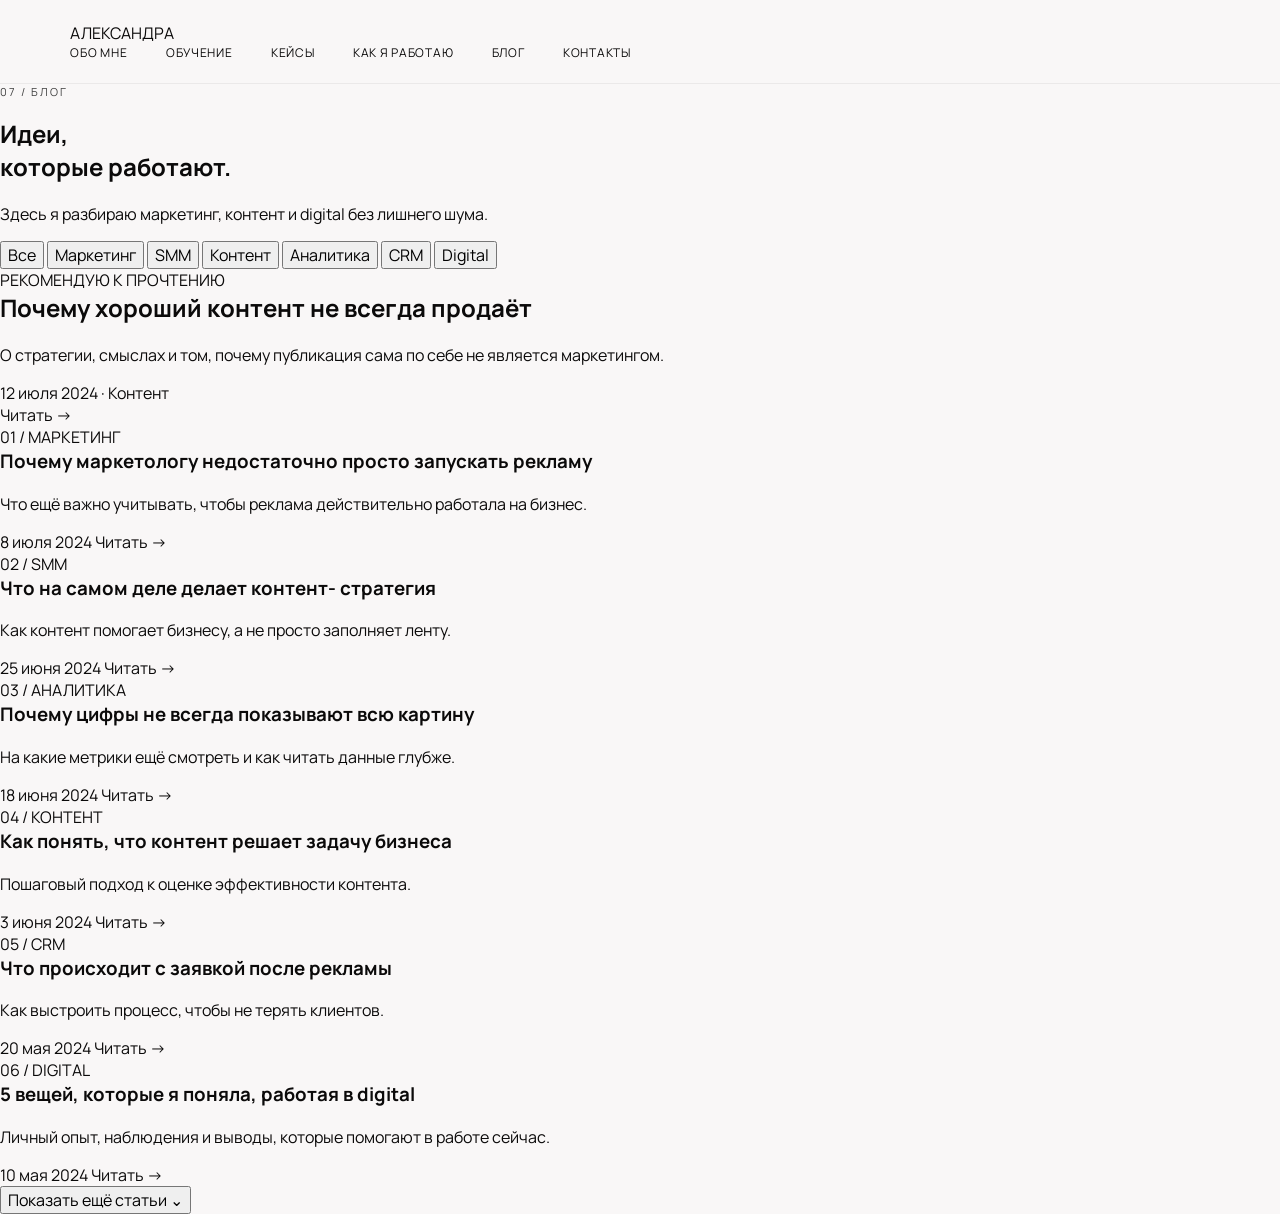
==== blog.html @ 9b6954ea "Add initial blog.html structure and content" ====
<!DOCTYPE html>
<html lang="ru">

<head>

  <meta charset="UTF-8">

  <meta
    name="viewport"
    content="width=device-width, initial-scale=1.0"
  >

  <title>Блог — Александра</title>

  <link
    rel="stylesheet"
    href="styles.css"
  >

</head>


<body>


  <!-- =====================================================
       HEADER
  ====================================================== -->

  <header class="site-header">

    <div class="site-header-inner">

      <a
        class="site-logo"
        href="index.html"
        aria-label="Александра — главная"
      >
        АЛЕКСАНДРА
      </a>


      <div class="site-header-line"></div>


      <nav class="main-nav">

        <a href="index.html#about">
          ОБО МНЕ
        </a>

        <a href="index.html#approach">
          ОБУЧЕНИЕ
        </a>

        <a href="index.html#cases">
          КЕЙСЫ
        </a>

        <a href="index.html#process">
          КАК Я РАБОТАЮ
        </a>

        <a
          href="blog.html"
          class="is-active"
        >
          БЛОГ
        </a>

        <a href="index.html#contacts">
          КОНТАКТЫ
        </a>

      </nav>


      <button
        class="menu-toggle"
        type="button"
        aria-expanded="false"
        aria-label="Открыть меню"
      >
        <span></span>
        <span></span>
      </button>

    </div>

  </header>



  <!-- =====================================================
       BLOG
  ====================================================== -->

  <main class="blog-page">


    <!-- HERO -->

    <section class="blog-hero">

      <div class="blog-hero-main">

        <p class="section-index">
          07 / БЛОГ
        </p>

        <h1>
          Идеи,<br>
          <span>которые работают.</span>
        </h1>

      </div>


      <div class="blog-hero-text">

        <p>
          Здесь я разбираю маркетинг,
          контент и digital без лишнего шума.
        </p>

      </div>


      <div
        class="blog-hero-shape"
        aria-hidden="true"
      >
        <span class="blog-shape-pink"></span>
        <span class="blog-shape-olive"></span>
      </div>

    </section>



    <!-- CATEGORIES -->

    <section class="blog-categories">

      <button
        class="blog-category is-active"
        type="button"
        data-category="all"
      >
        Все
      </button>

      <button
        class="blog-category"
        type="button"
        data-category="marketing"
      >
        Маркетинг
      </button>

      <button
        class="blog-category"
        type="button"
        data-category="smm"
      >
        SMM
      </button>

      <button
        class="blog-category"
        type="button"
        data-category="content"
      >
        Контент
      </button>

      <button
        class="blog-category"
        type="button"
        data-category="analytics"
      >
        Аналитика
      </button>

      <button
        class="blog-category"
        type="button"
        data-category="crm"
      >
        CRM
      </button>

      <button
        class="blog-category"
        type="button"
        data-category="digital"
      >
        Digital
      </button>

    </section>



    <!-- =====================================================
         FEATURED ARTICLE
    ====================================================== -->

    <section class="blog-featured">

      <div class="blog-featured-content">

        <span class="blog-card-label">
          РЕКОМЕНДУЮ К ПРОЧТЕНИЮ
        </span>

        <h2>
          Почему хороший контент
          не всегда продаёт
        </h2>

        <p>
          О стратегии, смыслах и том,
          почему публикация сама по себе
          не является маркетингом.
        </p>

        <div class="blog-card-meta">
          <span>12 июля 2024</span>
          <span>·</span>
          <span>Контент</span>
        </div>

        <a
          href="article.html"
          class="blog-read-button"
        >
          Читать
          <span>→</span>
        </a>

      </div>


      <div class="blog-featured-image">
        <div class="blog-image-placeholder">
          <span></span>
        </div>
      </div>

    </section>



    <!-- =====================================================
         ARTICLES
    ====================================================== -->

    <section class="blog-grid">


      <!-- 01 -->

      <article
        class="blog-card"
        data-category="marketing"
      >

        <div class="blog-card-info">

          <span class="blog-card-category">
            01 / МАРКЕТИНГ
          </span>

          <h3>
            Почему маркетологу
            недостаточно просто
            запускать рекламу
          </h3>

          <p>
            Что ещё важно учитывать,
            чтобы реклама действительно
            работала на бизнес.
          </p>

          <div class="blog-card-bottom">

            <span>
              8 июля 2024
            </span>

            <a href="article.html">
              Читать →
            </a>

          </div>

        </div>


        <div class="blog-card-image">
          <span></span>
        </div>

      </article>



      <!-- 02 -->

      <article
        class="blog-card"
        data-category="smm"
      >

        <div class="blog-card-info">

          <span class="blog-card-category">
            02 / SMM
          </span>

          <h3>
            Что на самом деле
            делает контент-
            стратегия
          </h3>

          <p>
            Как контент помогает бизнесу,
            а не просто заполняет ленту.
          </p>

          <div class="blog-card-bottom">

            <span>
              25 июня 2024
            </span>

            <a href="article.html">
              Читать →
            </a>

          </div>

        </div>


        <div class="blog-card-image">
          <span></span>
        </div>

      </article>



      <!-- 03 -->

      <article
        class="blog-card"
        data-category="analytics"
      >

        <div class="blog-card-info">

          <span class="blog-card-category">
            03 / АНАЛИТИКА
          </span>

          <h3>
            Почему цифры
            не всегда показывают
            всю картину
          </h3>

          <p>
            На какие метрики ещё смотреть
            и как читать данные глубже.
          </p>

          <div class="blog-card-bottom">

            <span>
              18 июня 2024
            </span>

            <a href="article.html">
              Читать →
            </a>

          </div>

        </div>


        <div class="blog-card-image">
          <span></span>
        </div>

      </article>



      <!-- 04 -->

      <article
        class="blog-card"
        data-category="content"
      >

        <div class="blog-card-info">

          <span class="blog-card-category">
            04 / КОНТЕНТ
          </span>

          <h3>
            Как понять,
            что контент решает
            задачу бизнеса
          </h3>

          <p>
            Пошаговый подход к оценке
            эффективности контента.
          </p>

          <div class="blog-card-bottom">

            <span>
              3 июня 2024
            </span>

            <a href="article.html">
              Читать →
            </a>

          </div>

        </div>


        <div class="blog-card-image">
          <span></span>
        </div>

      </article>



      <!-- 05 -->

      <article
        class="blog-card"
        data-category="crm"
      >

        <div class="blog-card-info">

          <span class="blog-card-category">
            05 / CRM
          </span>

          <h3>
            Что происходит
            с заявкой после
            рекламы
          </h3>

          <p>
            Как выстроить процесс,
            чтобы не терять клиентов.
          </p>

          <div class="blog-card-bottom">

            <span>
              20 мая 2024
            </span>

            <a href="article.html">
              Читать →
            </a>

          </div>

        </div>


        <div class="blog-card-image">
          <span></span>
        </div>

      </article>



      <!-- 06 -->

      <article
        class="blog-card"
        data-category="digital"
      >

        <div class="blog-card-info">

          <span class="blog-card-category">
            06 / DIGITAL
          </span>

          <h3>
            5 вещей,
            которые я поняла,
            работая в digital
          </h3>

          <p>
            Личный опыт, наблюдения
            и выводы, которые помогают
            в работе сейчас.
          </p>

          <div class="blog-card-bottom">

            <span>
              10 мая 2024
            </span>

            <a href="article.html">
              Читать →
            </a>

          </div>

        </div>


        <div class="blog-card-image">
          <span></span>
        </div>

      </article>


    </section>



    <!-- LOAD MORE -->

    <div class="blog-load-more">

      <button type="button">
        Показать ещё статьи
        <span>⌄</span>
      </button>

    </div>


  </main>



  <script src="script.js"></script>

</body>

</html>
---- styles.css ----
@import url('https://fonts.googleapis.com/css2?family=Manrope:wght@400;500;600;700&family=Unbounded:wght@400;500;600;700&display=swap');

:root {
  --cream: #F9F7F7;
  --black: #0B0A0A;
  --graphite: #414141;
  --olive: #8AA746;
  --pink: #D10068;
  --line: rgba(11, 10, 10, .14);
  --font-heading: "Unbounded", sans-serif;
  --font-body: "Manrope", sans-serif;
  --page-gutter: clamp(22px, 5.5vw, 96px);
}

* { box-sizing: border-box; }
html { scroll-behavior: smooth; scroll-padding-top: 90px; }
body { margin: 0; background: var(--cream); color: var(--black); font-family: var(--font-body); }
a { color: inherit; text-decoration: none; }
button { font: inherit; }
img { display: block; max-width: 100%; }
.section-wrap { padding-inline: var(--page-gutter); position: relative; }
.site-header {
  position: sticky; top: 0; z-index: 50; display: flex; align-items: center; gap: clamp(18px, 3vw, 54px);
  padding: 22px var(--page-gutter); background: rgba(249,247,247,.92); backdrop-filter: blur(14px);
  border-bottom: 1px solid rgba(11,10,10,.06);
}
.brand { font-family: var(--font-heading); font-size: clamp(15px, 1.55vw, 24px); letter-spacing: .04em; white-space: nowrap; }
.header-rule { height: 1px; flex: 1; background: var(--line); }
.main-nav { display: flex; align-items: center; gap: clamp(18px, 3vw, 48px); }
.main-nav a { font-size: 12px; text-transform: uppercase; letter-spacing: .06em; transition: color .2s ease; }
.main-nav a:hover { color: var(--pink); }
.menu-toggle { display: none; }
.hero { min-height: min(790px, calc(100svh - 75px)); display: grid; grid-template-columns: minmax(0, .92fr) minmax(420px, 1.08fr); align-items: center; gap: 3vw; padding-top: 20px; padding-bottom: 50px; overflow: hidden; }
.hero-copy { position: relative; z-index: 3; padding-block: 28px; }
.eyebrow, .section-index { font-size: 11px; letter-spacing: .18em; text-transform: uppercase; color: var(--graphite); }
.eyebrow { margin: 0 0 28px; }
h1, h2, h3, p { margin-top: 0; }
.hero h1 { margin: 0 0 26px; color: var(--pink); font: 700 clamp(38px, 5.2vw, 82px)/1.12 var(--font-heading); letter-spacing: -.055em; }
.hero-description { max-width: 550px; color: var(--graphite); font-size: clamp(15px, 1.25vw, 19px); line-height: 1.65; margin-bottom: 30px; }
.hero-actions { display: flex; flex-wrap: wrap; gap: 14px; }
.button { min-height: 54px; padding: 0 24px; display: inline-flex; align-items: center; justify-content: center; gap: 18px; border-radius: 12px; font-size: 14px; font-weight: 600; transition: transform .2s ease, background .2s ease, color .2s ease; }
.button:hover { transform: translateY(-2px); }
.button span { font-size: 20px; line-height: 1; }
.button-primary { background: var(--pink); color: white; border: 1px solid var(--pink); }
.button-primary:hover { background: #b9005b; }
.button-secondary { border: 1px solid var(--black); background: transparent; }
.button-secondary:hover { background: var(--black); color: white; }
.hero-tags { margin: 30px 0 0; font-size: 10px; letter-spacing: .17em; color: var(--graphite); }
.hero-tags i { color: var(--pink); font-style: normal; padding: 0 7px; }
.hero-visual { position: relative; min-height: 610px; height: min(72vh, 720px); display: flex; align-items: center; justify-content: center; }
.portrait-frame { position: absolute; z-index: 2; inset: 0 4% 0 9%; overflow: hidden; border-radius: 18% 16% 15% 14% / 13% 13% 12% 12%; }
.portrait-frame img { width: 100%; height: 100%; object-fit: cover; object-position: 51% 35%; }
.shape { position: absolute; pointer-events: none; }
.shape-olive { background: var(--olive); }
.shape-olive-top { z-index: 1; width: 48%; height: 48%; top: 5%; left: 0; border-radius: 54% 46% 60% 40%; }
.shape-outline { z-index: 0; width: 92%; height: 73%; right: -3%; bottom: 7%; border: 1px solid var(--olive); border-radius: 48% 52% 44% 56%; transform: rotate(-18deg); }
.shape-pink { z-index: 1; width: 25%; height: 23%; right: -2%; top: 48%; background: var(--pink); border-radius: 0 45% 45% 0; }
.shape-olive-bottom { z-index: 3; width: 27%; height: 29%; right: 7%; bottom: 1%; border-radius: 58% 42% 54% 46%; }
.photo-label { position: absolute; z-index: 4; right: 7%; bottom: 11%; display: flex; align-items: center; gap: 13px; padding: 15px 19px; border-radius: 999px; background: var(--cream); box-shadow: 0 5px 25px #0b0a0a12; font-size: 10px; letter-spacing: .18em; white-space: nowrap; }
.label-dot { width: 13px; height: 13px; background: var(--olive); border-radius: 50%; }
.handwritten-note { font-family: cursive; font-style: italic; font-size: clamp(17px, 1.5vw, 24px); line-height: 1.35; color: var(--graphite); transform: rotate(-8deg); }
.note-top { position: absolute; z-index: 4; top: 2%; right: -1%; }
.scroll-cue { position: absolute; bottom: 24px; right: var(--page-gutter); width: 44px; height: 44px; border: 1px solid var(--line); border-radius: 50%; display: grid; place-items: center; font-size: 23px; }

.about-section { padding-top: 82px; padding-bottom: 92px; border-top: 1px solid var(--line); }
.about-topline { display: grid; grid-template-columns: 1fr .85fr; gap: clamp(35px, 8vw, 140px); align-items: end; margin-bottom: 46px; }
.section-heading { position: relative; }
.section-index { margin-bottom: 18px; }
.section-heading h2, .cases-intro h2, .skills-section h2, .contacts-section h2 { font: 700 clamp(32px, 4vw, 60px)/1.12 var(--font-heading); letter-spacing: -.055em; margin-bottom: 22px; }
h2 span { color: var(--pink); }
.about-section .section-heading h2 { margin: 0; }
.about-lead { max-width: 660px; justify-self: end; color: var(--graphite); font-size: clamp(16px, 1.25vw, 19px); line-height: 1.75; }
.about-lead p { margin: 0; }
.about-main { display: grid; grid-template-columns: minmax(260px, .8fr) minmax(0, 1.2fr); gap: clamp(28px, 5vw, 78px); align-items: stretch; }
.about-photo { position: relative; min-height: 360px; max-height: 520px; }
.about-photo img { position: relative; z-index: 1; width: 100%; height: 100%; min-height: 360px; max-height: 520px; object-fit: cover; object-position: 50% 30%; border-radius: 25% 9% 7% 18%; }
.about-photo-shape { position: absolute; z-index: 0; left: -8%; top: 18%; width: 52%; height: 68%; border-radius: 48% 52% 57% 43%; background: var(--olive); }
.about-photo-caption { position: absolute; z-index: 2; left: 7%; bottom: 20px; display: inline-flex; gap: 10px; align-items: center; padding: 13px 16px; background: var(--cream); border-radius: 99px; font-size: 9px; letter-spacing: .13em; box-shadow: 0 5px 24px #0b0a0a12; }
.about-photo-caption i { color: var(--pink); font-style: normal; }
.about-details { display: grid; grid-template-columns: 1fr 1fr; gap: 15px; align-content: center; }
.mini-panel { background: #f1efef; border: 1px solid #ebe8e8; border-radius: 20px; padding: clamp(18px, 2vw, 27px); }
.panel-title { font-size: 14px; font-weight: 700; margin-bottom: 20px; }
.tag-list { display: flex; flex-wrap: wrap; gap: 9px; }
.tag-list span { border: 1px solid #d8d5d5; border-radius: 99px; padding: 9px 12px; font-size: 12px; transition: color .2s ease, background .2s ease, border-color .2s ease, transform .2s ease; }
.tag-list span:hover { color: white; background: var(--pink); border-color: var(--pink); transform: translateY(-2px); }
.value-list { display: grid; gap: 15px; font-size: 12px; }
.value-item { display: flex; gap: 11px; align-items: flex-start; line-height: 1.5; }
.value-list b { flex: 0 0 18px; color: var(--pink); font-size: 15px; }
.about-work { display: grid; grid-template-columns: .72fr 1.28fr; gap: clamp(30px, 7vw, 110px); padding-top: 85px; margin-top: 72px; border-top: 1px solid var(--line); }
.about-work-heading h3 { font: 600 clamp(26px, 3vw, 42px)/1.2 var(--font-heading); letter-spacing: -.04em; margin: 0 0 17px; }
.about-work-heading h3 span { color: var(--pink); }
.about-work-heading > p:last-child { max-width: 330px; color: var(--graphite); font-size: 14px; line-height: 1.7; }
.about-accordion { border-top: 1px solid var(--line); }
.about-accordion-item { border-bottom: 1px solid var(--line); }
.about-accordion-item summary { display: grid; grid-template-columns: 42px minmax(160px, 1fr) minmax(140px, .9fr) 24px; align-items: center; gap: 15px; padding: 21px 0; cursor: pointer; list-style: none; }
.about-accordion-item summary::-webkit-details-marker { display: none; }
.accordion-number { color: var(--pink); font-size: 11px; letter-spacing: .08em; }
.accordion-title { font-size: 15px; font-weight: 700; }
.accordion-short { color: var(--graphite); font-size: 11px; }
.accordion-plus { width: 22px; height: 22px; border: 1px solid #cfcaca; border-radius: 50%; position: relative; transition: transform .25s ease, background .25s ease; }
.accordion-plus::before, .accordion-plus::after { content: ""; position: absolute; width: 8px; height: 1px; background: var(--black); left: 6px; top: 10px; }
.accordion-plus::after { transform: rotate(90deg); }
.about-accordion-item[open] .accordion-plus { background: var(--pink); border-color: var(--pink); transform: rotate(45deg); }
.about-accordion-item[open] .accordion-plus::before, .about-accordion-item[open] .accordion-plus::after { background: white; }
.accordion-content { padding: 0 40px 22px 57px; color: var(--graphite); font-size: 13px; line-height: 1.7; animation: accordion-in .25s ease both; }
.accordion-content p { max-width: 650px; margin: 0; }
@keyframes accordion-in { from { opacity: 0; transform: translateY(-6px); } to { opacity: 1; transform: translateY(0); } }

.approach-section { display: grid; grid-template-columns: .8fr 1.3fr; gap: 40px; align-items: center; padding-top: 90px; padding-bottom: 100px; border-top: 1px solid var(--line); overflow: hidden; }
.section-intro { max-width: 390px; color: var(--graphite); font-size: 14px; line-height: 1.65; }
.approach-diagram { min-height: 390px; display: grid; grid-template-columns: 1fr 1fr; grid-template-rows: 1fr 1fr; gap: 35px 70px; align-items: center; position: relative; }
.approach-card { z-index: 2; background: var(--cream); border: 1px solid #dedada; border-radius: 20px; padding: 24px; min-height: 140px; }
.approach-card > span { color: var(--pink); font-weight: 700; font-size: 14px; }
.approach-card h3 { font: 600 17px var(--font-heading); margin: 10px 0; }
.approach-card p { color: var(--graphite); font-size: 12px; line-height: 1.55; margin: 0; }
.result-pill { position: absolute; z-index: 3; left: 50%; top: 50%; transform: translate(-50%,-50%); display: grid; place-items: center; text-align: center; width: 155px; height: 88px; border-radius: 999px; background: var(--pink); color: white; font: 600 14px/1.3 var(--font-heading); box-shadow: 0 0 0 10px var(--cream); }
.diagram-lines { position: absolute; z-index: 1; inset: 0; width: 100%; height: 100%; fill: none; stroke: var(--olive); stroke-width: 1.5; }
.approach-note { position: absolute; right: var(--page-gutter); bottom: 15px; }

.process-section { padding-top: 85px; padding-bottom: 85px; border-top: 1px solid var(--line); }
.process-section .section-heading { max-width: 580px; }
.process-grid { display: grid; grid-template-columns: repeat(4, 1fr); gap: 25px; margin-top: 45px; }
.process-step { position: relative; padding: 0 15px 10px 0; }
.process-step:not(:last-child)::after { content: "⟶"; position: absolute; top: 10px; right: 0; color: #9b9898; font-size: 23px; }
.step-number { display: block; color: var(--pink); font: 400 32px var(--font-heading); margin-bottom: 14px; }
.step-icon { display: grid; place-items: center; width: 45px; height: 45px; border: 1px solid #d8d5d5; border-radius: 12px; color: var(--olive); font-size: 25px; margin-bottom: 18px; }
.process-step h3 { font-size: 15px; margin-bottom: 9px; }
.process-step p { max-width: 230px; color: var(--graphite); font-size: 12px; line-height: 1.6; }
.process-quote { border-top: 1px solid var(--line); padding-top: 24px; margin: 25px 0 0; font: 500 clamp(16px, 1.7vw, 23px)/1.5 var(--font-heading); max-width: 900px; }

.cases-section { display: grid; grid-template-columns: .8fr 1.4fr .7fr; gap: 25px; align-items: center; padding-top: 85px; padding-bottom: 90px; border-top: 1px solid var(--line); }
.cases-intro > p:not(.section-index) { color: var(--graphite); font-size: 14px; line-height: 1.6; max-width: 300px; margin-bottom: 25px; }
.cases-intro .button { font-size: 12px; padding-inline: 18px; }
.featured-case { min-width: 0; overflow: hidden; border-radius: 24px; background: #171717; color: white; }
.case-visual { min-height: 300px; padding: 28px; display: flex; align-items: flex-end; background: radial-gradient(ellipse at 78% 68%, #424242 0, #232323 30%, transparent 55%), linear-gradient(135deg, #111 0%, #252525 60%, #101010 100%); position: relative; overflow: hidden; }
.case-visual::after { content: ""; position: absolute; width: 60%; height: 45%; right: -8%; bottom: -4%; border: 2px solid #777; border-radius: 50% 50% 8% 8%; opacity: .35; transform: skew(-15deg); }
.case-placeholder { position: relative; z-index: 1; max-width: 90%; }
.case-number { font-size: 10px; letter-spacing: .15em; color: #d2d2d2; }
.case-brand { font: 700 clamp(30px, 3vw, 48px) var(--font-heading); margin: 32px 0 10px; }
.case-placeholder p { max-width: 270px; font-size: 14px; line-height: 1.5; color: #e0e0e0; }
.case-tags { display: flex; flex-wrap: wrap; gap: 6px; }
.case-tags span { border: 1px solid #858585; border-radius: 99px; padding: 6px 9px; font-size: 10px; }
.case-footer { display: flex; justify-content: space-between; align-items: center; padding: 16px 22px; font-size: 9px; letter-spacing: .1em; }
.case-footer a { font-size: 24px; }
.case-teasers { display: grid; gap: 12px; }
.teaser-card { display: grid; grid-template-columns: 1fr auto; gap: 5px 10px; align-items: center; padding: 18px; border: 1px solid var(--line); border-radius: 15px; }
.teaser-number, .teaser-caption { color: var(--graphite); font-size: 10px; }
.teaser-title { font-weight: 700; font-size: 13px; }
.teaser-caption { grid-column: 1; }
.teaser-arrow { grid-column: 2; grid-row: 1 / 4; font-size: 20px; }

.skills-section { padding-top: 85px; padding-bottom: 100px; border-top: 1px solid var(--line); }
.skills-section h2 { margin-bottom: 35px; }
.skills-grid { display: grid; grid-template-columns: repeat(6, 1fr); gap: 12px; }
.skill-card { border: 1px solid #e3dfdf; border-radius: 17px; padding: 20px 16px; min-height: 185px; background: rgba(255,255,255,.2); }
.skill-icon { display: block; color: var(--olive); font-size: 28px; margin-bottom: 20px; }
.skill-card h3 { font-size: 14px; margin-bottom: 10px; }
.skill-card p { color: var(--graphite); font-size: 11px; line-height: 1.6; margin: 0; }

.contacts-section { display: grid; grid-template-columns: 1.2fr .8fr 1fr; gap: 35px; align-items: center; padding-top: 75px; padding-bottom: 85px; border-top: 1px solid var(--line); overflow: hidden; }
.contacts-section h2 { font-size: clamp(30px, 3.7vw, 54px); }
.contacts-copy { color: var(--graphite); font-size: 14px; line-height: 1.65; }
.contacts-copy p { margin-bottom: 20px; }
.contacts-copy .button { font-size: 12px; }
.contact-links { display: grid; gap: 0; position: relative; z-index: 2; }
.contact-links a { display: flex; justify-content: space-between; gap: 15px; padding: 17px 0; border-bottom: 1px solid var(--line); font-size: 12px; }
.contact-links a span { color: var(--graphite); }
.contact-links a b { font-weight: 600; }
.contact-decoration { position: absolute; right: 2%; bottom: -40%; width: 220px; height: 250px; }
.contact-decoration span, .contact-decoration i { position: absolute; display: block; width: 160px; height: 170px; border-radius: 45% 55% 48% 52%; background: var(--olive); }
.contact-decoration i { background: var(--pink); left: 70px; top: 40px; mix-blend-mode: multiply; }

.site-footer { display: flex; align-items: center; gap: 30px; padding: 24px var(--page-gutter); border-top: 1px solid var(--line); font-size: 10px; color: var(--graphite); }
.site-footer .brand { color: var(--black); font-size: 14px; }
.site-footer > a:nth-last-child(2) { margin-left: auto; }
.site-footer small { font-size: 10px; }

@media (max-width: 1100px) {
  .main-nav { gap: 17px; }
  .main-nav a { font-size: 10px; }
  .hero { grid-template-columns: .95fr 1fr; }
  .hero-visual { min-height: 520px; }
  .about-details { grid-template-columns: 1fr; }
  .about-work { grid-template-columns: .65fr 1.35fr; gap: 35px; }
  .cases-section { grid-template-columns: .75fr 1.25fr; }
  .case-teasers { grid-column: 2; grid-template-columns: 1fr 1fr; }
  .skills-grid { grid-template-columns: repeat(3, 1fr); }
}
@media (max-width: 760px) {
  :root { --page-gutter: 22px; }
  .site-header { padding-block: 17px; gap: 15px; }
  .header-rule { display: none; }
  .menu-toggle { display: flex; flex-direction: column; justify-content: center; gap: 6px; width: 42px; height: 42px; margin-left: auto; border: 1px solid var(--line); border-radius: 50%; background: transparent; }
  .menu-toggle span { display: block; width: 17px; height: 1px; background: var(--black); margin-inline: auto; }
  .main-nav { display: none; position: absolute; top: 100%; left: 0; right: 0; padding: 15px var(--page-gutter) 22px; background: var(--cream); border-bottom: 1px solid var(--line); flex-direction: column; align-items: stretch; gap: 0; }
  .main-nav.is-open { display: flex; }
  .main-nav a { padding: 13px 0; font-size: 12px; border-bottom: 1px solid var(--line); }
  .hero { display: flex; flex-direction: column; align-items: stretch; min-height: auto; padding-top: 40px; padding-bottom: 65px; gap: 12px; }
  .hero-copy { padding: 0; }
  .eyebrow { margin-bottom: 18px; }
  .hero h1 { font-size: clamp(38px, 10vw, 66px); margin-bottom: 20px; }
  .hero-description { font-size: 14px; max-width: 540px; }
  .hero-actions { gap: 10px; }
  .button { min-height: 50px; padding-inline: 17px; font-size: 12px; }
  .hero-tags { font-size: 9px; letter-spacing: .1em; margin-top: 22px; }
  .hero-visual { height: 115vw; min-height: 400px; max-height: 620px; margin-top: 10px; }
  .portrait-frame { inset: 0 7% 0 7%; border-radius: 20% 18% 14% 14%; }
  .note-top { right: 0; top: 1%; font-size: 16px; }
  .photo-label { right: 5%; bottom: 8%; padding: 12px 14px; font-size: 8px; letter-spacing: .1em; }
  .scroll-cue { display: none; }
  .about-section { padding-top: 58px; padding-bottom: 65px; }
  .about-topline { grid-template-columns: 1fr; gap: 18px; margin-bottom: 30px; }
  .about-lead { justify-self: start; font-size: 15px; }
  .about-main { grid-template-columns: .9fr 1.1fr; gap: 20px; }
  .about-photo, .about-photo img { min-height: 300px; }
  .about-details { grid-template-columns: 1fr; }
  .about-work { grid-template-columns: 1fr; gap: 20px; padding-top: 55px; margin-top: 55px; }
  .about-work-heading > p:last-child { max-width: 520px; }
  .about-accordion-item summary { grid-template-columns: 30px 1fr 22px; gap: 10px; }
  .accordion-short { display: none; }
  .accordion-content { padding-left: 40px; }
  .approach-section { grid-template-columns: 1fr; gap: 20px; padding-top: 60px; padding-bottom: 75px; }
  .approach-diagram { min-height: 360px; gap: 25px 35px; }
  .approach-card { padding: 16px; min-height: 130px; }
  .approach-card h3 { font-size: 13px; }
  .approach-card p { font-size: 11px; }
  .result-pill { width: 120px; height: 70px; font-size: 11px; }
  .diagram-lines { opacity: .75; }
  .approach-note { display: none; }
  .process-section, .skills-section { padding-top: 60px; padding-bottom: 65px; }
  .process-grid { grid-template-columns: 1fr 1fr; gap: 25px 18px; margin-top: 30px; }
  .process-step:not(:last-child)::after { display: none; }
  .step-number { font-size: 26px; }
  .process-step h3 { font-size: 13px; }
  .process-step p { font-size: 11px; }
  .process-quote { font-size: 15px; }
  .cases-section { grid-template-columns: 1fr; gap: 25px; padding-top: 60px; padding-bottom: 65px; }
  .cases-intro h2 { font-size: 38px; }
  .case-visual { min-height: 280px; }
  .case-teasers { grid-column: auto; grid-template-columns: 1fr 1fr; }
  .teaser-card { padding: 14px; }
  .skills-grid { grid-template-columns: repeat(2, 1fr); }
  .skill-card { min-height: 165px; padding: 17px 14px; }
  .contacts-section { grid-template-columns: 1fr; gap: 22px; padding-top: 60px; padding-bottom: 70px; }
  .contacts-section h2 { font-size: clamp(31px, 8vw, 48px); }
  .contact-decoration { right: -15%; bottom: -15%; opacity: .6; }
  .site-footer { flex-wrap: wrap; gap: 12px 20px; }
  .site-footer > span { display: none; }
  .site-footer > a:nth-last-child(2) { margin-left: auto; }
}
@media (max-width: 420px) {
  .hero-actions { flex-direction: column; align-items: stretch; }
  .hero-actions .button { width: 100%; }
  .hero-visual { min-height: 350px; }
  .about-main { grid-template-columns: 1fr; }
  .about-photo, .about-photo img { min-height: 340px; max-height: 470px; }
  .about-details { grid-template-columns: 1fr; }
  .about-accordion-item summary { grid-template-columns: 28px 1fr 22px; padding: 18px 0; }
  .accordion-title { font-size: 13px; }
  .accordion-content { padding: 0 10px 20px 38px; font-size: 12px; }
  .approach-diagram { gap: 20px 20px; min-height: 335px; }
  .approach-card { padding: 12px; min-height: 130px; }
  .approach-card h3 { font-size: 11px; }
  .approach-card p { font-size: 10px; }
  .result-pill { width: 100px; height: 62px; font-size: 9px; }
  .process-grid { grid-template-columns: 1fr; }
  .case-teasers { grid-template-columns: 1fr; }
  .skills-grid { gap: 9px; }
  .skill-card p { font-size: 10px; }
  .photo-label { white-space: normal; max-width: 85%; }
}
@media (prefers-reduced-motion: reduce) {
  *, *::before, *::after { scroll-behavior: auto !important; transition-duration: .01ms !important; animation-duration: .01ms !important; }
}
/* =========================================
   ABOUT — ИНТЕРАКТИВНЫЕ КАРТОЧКИ
========================================= */

.about-main {
  display: block;
}

.directions-grid {
  display: grid;
  grid-template-columns: repeat(3, minmax(0, 1fr));
  gap: 16px;
  align-items: start;
}

/* Карточка */

.direction-card {
  position: relative;
  min-width: 0;
  overflow: hidden;

  background: #f1efef;
  border: 1px solid #ebe8e8;
  border-radius: 20px;

  transition:
    background .3s ease,
    border-color .3s ease,
    transform .3s ease;
}

/* Заголовок карточки */

.direction-card-summary {
  position: relative;

  display: flex;
  flex-direction: column;
  align-items: flex-start;

  min-height: 210px;
  padding: 22px;

  cursor: pointer;
  list-style: none;
}

.direction-card-summary::-webkit-details-marker {
  display: none;
}

.direction-card-number {
  color: var(--pink);
  font-size: 11px;
  letter-spacing: .1em;
}

/* Скрываем краткое описание в закрытой карточке */
.direction-card-preview {
  display: none;
}

/* Название направления */
.direction-card-title {
  margin-top: auto;
  padding-top: 25px;

  font-family: var(--font-heading);
  font-size: clamp(22px, 2vw, 30px);
  font-weight: 600;
  line-height: 1.2;
  letter-spacing: -.04em;

  transition: color .3s ease, transform .3s ease;
}

/* Кнопка раскрытия */
.direction-card-plus {
  position: absolute;
  top: 20px;
  right: 20px;

  width: 36px;
  height: 36px;

  border: 1px solid var(--olive);
  border-radius: 50%;

  background: rgba(138, 167, 70, 0.08);

  transition:
    transform .3s ease,
    background .3s ease,
    border-color .3s ease;
}

.direction-card-plus::before,
.direction-card-plus::after {
  content: "";

  position: absolute;
  top: 17px;
  left: 10px;

  width: 14px;
  height: 1px;

  background: var(--black);
}

.direction-card-plus::after {
  transform: rotate(90deg);
}

/* Раскрытая карточка */

.direction-card[open] {
  background: var(--cream);
  border-color: var(--pink);
}

.direction-card[open] .direction-card-title {
  color: var(--pink);
}

.direction-card[open] .direction-card-plus {
  background: var(--pink);
  border-color: var(--pink);
  transform: rotate(45deg);
}

.direction-card[open] .direction-card-plus::before,
.direction-card[open] .direction-card-plus::after {
  background: white;
}

/* Содержимое карточки */

.direction-card-content {
  padding: 0 22px 24px;

  color: var(--graphite);
  font-size: 13px;
  line-height: 1.75;

  animation: direction-reveal .3s ease both;
}

.direction-card-content p {
  margin: 0;
}

/* Инструменты */

.direction-card-tools {
  display: flex;
  flex-wrap: wrap;
  gap: 8px;

  margin-top: 18px;
}

.direction-card-tools span {
  padding: 8px 11px;

  border: 1px solid #d8d5d5;
  border-radius: 99px;

  font-size: 11px;
  line-height: 1.4;
}

/* Анимация раскрытия */

@keyframes direction-reveal {
  from {
    opacity: 0;
    transform: translateY(-8px);
  }

  to {
    opacity: 1;
    transform: translateY(0);
  }
}

/* Плавное взаимодействие с карточками */
@media (hover: hover) {
  .direction-card:hover {
    border-color: var(--olive);
    transform: translateY(-4px);
  }

  .direction-card:hover .direction-card-title {
    transform: translateX(4px);
  }

  .direction-card:hover .direction-card-plus {
    background: var(--olive);
    border-color: var(--olive);
    transform: rotate(90deg);
  }

  .direction-card:hover .direction-card-plus::before,
  .direction-card:hover .direction-card-plus::after {
    background: white;
  }
}

/* =========================================
   АДАПТАЦИЯ КАРТОЧЕК
========================================= */

@media (max-width: 1000px) {
  .directions-grid {
    grid-template-columns: repeat(2, minmax(0, 1fr));
  }

  .direction-card-summary {
    min-height: 190px;
  }
}

@media (max-width: 600px) {
  .directions-grid {
    grid-template-columns: 1fr;
    gap: 12px;
  }

  .direction-card-summary {
    min-height: 165px;
    padding: 20px;
  }

  .direction-card-preview {
    margin-top: 20px;
  }

  .direction-card-title {
    font-size: 23px;
  }

  .direction-card-content {
    padding: 0 20px 22px;
  }
}

/* =========================================
   БЕГУЩАЯ СТРОКА ЗА КАРТОЧКАМИ
========================================= */

/* Секция, внутри которой располагается строка */
.about-section {
  position: relative;
  overflow: hidden;
}

/* Строка на заднем плане */
.directions-marquee {
  position: absolute;

  top: 560px;
  left: 0;

  width: 100%;
  height: 260px;

  margin: 0;

  overflow: hidden;

  pointer-events: none;
  z-index: 0;
}

.directions-marquee svg {
  display: block;

  width: 100%;
  height: 100%;

  margin: 0;

  overflow: hidden;
}

/* Текст строки */
.directions-marquee text {
  fill: var(--olive);
  fill-opacity: 0.35;
  font-family: var(--font-heading);
  font-size: 42px;
  font-weight: 600;
  letter-spacing: 2px;
}

/* Карточки поверх строки */
.about-main {
  position: relative;
  z-index: 1;
}

/* Фон закрытых карточек */
.direction-card {
  background: rgba(241, 239, 239, 0.82);
}

/* Фон раскрытой карточки */
.direction-card[open] {
  background: rgba(249, 247, 247, 0.9);
}

/* Мобильная версия */
@media (max-width: 600px) {
  .directions-marquee {
    top: 430px;
    height: 200px;
  }

  .directions-marquee text {
    font-size: 30px;
  }
}
/* =========================================
   ИНСТРУМЕНТЫ В КАРТОЧКАХ НАПРАВЛЕНИЙ
========================================= */

/* Описание внутри раскрытой карточки */
.direction-card-content p {
  font-family: 'Manrope', sans-serif;
  font-size: 18px;
  line-height: 1.7;
  color: #414141;
  margin-bottom: 28px;
}

/* Блок инструментов */
.direction-tools {
  margin-top: 28px;
}

/* Заголовок блока инструментов */
.direction-tools-title {
  font-family: 'Unbounded', sans-serif;
  font-size: 13px;
  font-weight: 500;
  line-height: 1.5;
  color: #0B0A0A;
  margin: 0 0 16px;
  text-transform: uppercase;
  letter-spacing: 0.04em;
}

/* Контейнер плашек */
.direction-tools-list {
  display: flex;
  flex-wrap: wrap;
  gap: 10px;
}

/* Отдельная плашка */
.direction-tool {
  display: inline-flex;
  align-items: center;
  justify-content: center;

  padding: 10px 16px;

  font-family: 'Manrope', sans-serif;
  font-size: 14px;
  font-weight: 500;
  line-height: 1.4;

  color: #414141;
  background: rgba(249, 247, 247, 0.75);

  border: 1px solid #8AA746;
  border-radius: 100px;

  transition:
    background-color 0.3s ease,
    color 0.3s ease,
    border-color 0.3s ease,
    transform 0.3s ease;
}

/* Плавное наведение на плашку */
.direction-tool:hover {
  background-color: #D10068;
  border-color: #D10068;
  color: #F9F7F7;
  transform: translateY(-3px);
}

/* =========================================
   АДАПТАЦИЯ ДЛЯ МОБИЛЬНЫХ УСТРОЙСТВ
========================================= */

@media (max-width: 600px) {
  .direction-card-content p {
    font-size: 16px;
    line-height: 1.65;
  }

  .direction-tools-title {
    font-size: 12px;
  }

  .direction-tools-list {
    gap: 8px;
  }

  .direction-tool {
    font-size: 13px;
    padding: 9px 13px;
  }
}
/* =========================================================
   LEARNING / ПРОФЕССИОНАЛЬНОЕ РАЗВИТИЕ
   Добавочный блок — существующие стили не изменяет
========================================================= */

.learning-section {
  position: relative;
  display: grid;
  grid-template-columns: minmax(300px, 0.7fr) minmax(600px, 1.3fr);
  gap: clamp(45px, 7vw, 110px);

  padding-top: 90px;
  padding-bottom: 115px;

  border-top: 1px solid var(--line);
  overflow: hidden;
}


/* =========================================================
   ЛЕВАЯ ЧАСТЬ
========================================================= */

.learning-copy {
  position: relative;
  z-index: 3;
  padding-top: 3px;
}

.learning-copy .section-index {
  margin: 0 0 28px;
}

.learning-copy h2 {
  margin: 0 0 28px;

  font-family: var(--font-heading);
  font-size: clamp(38px, 4.5vw, 66px);
  font-weight: 700;
  line-height: 1.08;
  letter-spacing: -0.06em;
}

.learning-copy h2 span {
  color: var(--pink);
}

.learning-description {
  max-width: 455px;

  margin: 0;

  color: var(--graphite);
  font-size: clamp(15px, 1.15vw, 18px);
  line-height: 1.7;
}


/* =========================================================
   ОЛИВКОВАЯ ФОРМА
========================================================= */

.learning-blob {
  position: absolute;

  left: -155px;
  bottom: -165px;

  width: 390px;
  height: 250px;

  background: var(--olive);

  border-radius: 55% 45% 62% 38% / 58% 45% 55% 42%;

  transform: rotate(17deg);

  opacity: 0.72;

  filter: blur(0.2px);

  z-index: -1;
}

.learning-blob::before {
  content: "";

  position: absolute;

  inset: 18px;

  border-radius: inherit;

  background: rgba(249, 247, 247, 0.18);

  transform: rotate(-8deg);
}


/* =========================================================
   ПРАВАЯ ЧАСТЬ — СЕРТИФИКАТЫ
========================================================= */

.learning-certificates {
  position: relative;
  z-index: 4;

  display: grid;
  gap: 18px;

  min-width: 0;
}


/* =========================================================
   ОДНА КАРТОЧКА СЕРТИФИКАТА
========================================================= */

.certificate-card {
  position: relative;

  overflow: hidden;

  border: 1px solid rgba(11, 10, 10, 0.16);
  border-radius: 22px;

  background: rgba(249, 247, 247, 0.72);

  transition:
    border-color 0.3s ease,
    box-shadow 0.3s ease,
    background 0.3s ease;
}

.certificate-card[open] {
  border-color: var(--pink);

  background: rgba(249, 247, 247, 0.94);

  box-shadow: 0 12px 35px rgba(11, 10, 10, 0.035);
}


/* =========================================================
   ВЕРХНЯЯ СТРОКА
========================================================= */

.certificate-summary {
  position: relative;

  display: grid;

  grid-template-columns:
    68px
    minmax(220px, 1fr)
    minmax(170px, auto)
    44px;

  align-items: center;

  gap: 20px;

  min-height: 94px;

  padding: 0 24px 0 30px;

  cursor: pointer;

  list-style: none;
}

.certificate-summary::-webkit-details-marker {
  display: none;
}

.certificate-summary::marker {
  display: none;
}


/* номер */

.certificate-number {
  display: flex;
  align-items: center;

  align-self: stretch;

  padding-right: 20px;

  border-right: 1px solid var(--line);

  color: var(--pink);

  font-size: 14px;
  font-weight: 500;
}


/* название */

.certificate-name {
  font-size: clamp(15px, 1.25vw, 20px);
  font-weight: 700;
  line-height: 1.35;
}


/* HubSpot / год */

.certificate-meta {
  color: var(--black);

  font-size: clamp(12px, 1vw, 15px);
  line-height: 1.4;

  white-space: nowrap;
}


/* =========================================================
   КНОПКА + / ×
========================================================= */

.certificate-toggle {
  position: relative;

  width: 50px;
  height: 50px;

  border: 1px solid rgba(11, 10, 10, 0.18);
  border-radius: 50%;

  transition:
    background 0.3s ease,
    border-color 0.3s ease,
    transform 0.3s ease;
}

.certificate-toggle::before,
.certificate-toggle::after {
  content: "";

  position: absolute;

  top: 50%;
  left: 50%;

  width: 17px;
  height: 1.5px;

  background: var(--black);

  transform: translate(-50%, -50%);
}

.certificate-toggle::after {
  transform: translate(-50%, -50%) rotate(90deg);
}


/* открытое состояние */

.certificate-card[open] .certificate-toggle {
  background: var(--pink);
  border-color: var(--pink);

  transform: rotate(45deg);
}

.certificate-card[open] .certificate-toggle::before,
.certificate-card[open] .certificate-toggle::after {
  background: white;
}


/* =========================================================
   РАСКРЫВАЮЩАЯСЯ ЧАСТЬ
========================================================= */

.certificate-content {
  display: grid;

  grid-template-columns: minmax(320px, 1fr) minmax(270px, 0.82fr);

  gap: clamp(30px, 4vw, 52px);

  padding: 28px 38px 36px;

  border-top: 1px solid var(--line);

  animation: certificate-reveal 0.3s ease both;
}

@keyframes certificate-reveal {
  from {
    opacity: 0;
    transform: translateY(-8px);
  }

  to {
    opacity: 1;
    transform: translateY(0);
  }
}


/* =========================================================
   ПРЕВЬЮ СЕРТИФИКАТА
========================================================= */

.certificate-preview {
  position: relative;

  display: block;

  min-width: 0;

  overflow: hidden;

  border: 1px solid rgba(11, 10, 10, 0.08);
  border-radius: 10px;

  background: white;

  box-shadow:
    0 8px 25px rgba(11, 10, 10, 0.08);

  transition:
    transform 0.3s ease,
    box-shadow 0.3s ease;
}

.certificate-preview:hover {
  transform: translateY(-3px);

  box-shadow:
    0 14px 35px rgba(11, 10, 10, 0.12);
}

.certificate-preview img {
  width: 100%;
  height: auto;

  display: block;
}


/* иконка увеличения */

.certificate-zoom {
  position: absolute;

  right: 14px;
  bottom: 14px;

  display: grid;
  place-items: center;

  width: 46px;
  height: 46px;

  border-radius: 50%;

  background: rgba(249, 247, 247, 0.94);

  color: var(--black);

  font-size: 21px;

  box-shadow: 0 5px 18px rgba(11, 10, 10, 0.12);
}


/* =========================================================
   ОПИСАНИЕ СЕРТИФИКАТА
========================================================= */

.certificate-details {
  display: flex;
  flex-direction: column;
  align-items: flex-start;

  padding-top: 1px;
}

.certificate-details h3 {
  margin: 0 0 18px;

  font-size: clamp(16px, 1.25vw, 20px);
  font-weight: 700;
  line-height: 1.4;
}

.certificate-details > p {
  margin: 0 0 25px;

  color: var(--graphite);

  font-size: clamp(13px, 1vw, 16px);
  line-height: 1.7;
}


/* =========================================================
   ТЕГИ
========================================================= */

.certificate-tags {
  display: flex;
  flex-wrap: wrap;

  gap: 9px;

  margin-bottom: 30px;
}

.certificate-tags span {
  display: inline-flex;
  align-items: center;

  min-height: 38px;

  padding: 7px 15px;

  border: 1px solid var(--olive);
  border-radius: 999px;

  color: var(--graphite);

  font-size: 12px;
  line-height: 1.3;

  transition:
    background 0.25s ease,
    color 0.25s ease,
    transform 0.25s ease;
}

.certificate-tags span:hover {
  background: var(--olive);
  color: white;

  transform: translateY(-2px);
}


/* =========================================================
   КНОПКА
========================================================= */

.certificate-button {
  min-height: 58px;

  padding-inline: 27px;

  border-radius: 999px;

  font-size: 13px;

  margin-top: auto;
}


/* =========================================================
   БЕГУЩАЯ СТРОКА
========================================================= */

.learning-marquee {
  position: absolute;

  left: -2%;
  right: -2%;
  bottom: -35px;

  width: 104%;
  height: 180px;

  pointer-events: none;

  z-index: 1;

  overflow: hidden;

  transform: rotate(-1deg);
}

.learning-marquee svg {
  display: block;

  width: 100%;
  height: 100%;

  overflow: visible;
}

.learning-marquee text {
  fill: var(--olive);

  fill-opacity: 0.22;

  font-family: var(--font-heading);

  font-size: 35px;
  font-weight: 600;

  letter-spacing: 1px;
}


/* =========================================================
   АДАПТИВ — ПЛАНШЕТ
========================================================= */

@media (max-width: 1100px) {

  .learning-section {
    grid-template-columns: 1fr;

    gap: 45px;

    padding-top: 75px;
    padding-bottom: 105px;
  }

  .learning-copy {
    max-width: 650px;
  }

  .learning-description {
    max-width: 580px;
  }

  .learning-blob {
    left: -170px;
    bottom: -210px;
  }

  .certificate-content {
    grid-template-columns: 1fr 0.8fr;
  }
}


/* =========================================================
   АДАПТИВ — МОБИЛЬНЫЙ
========================================================= */

@media (max-width: 760px) {

  .learning-section {
    display: block;

    padding-top: 60px;
    padding-bottom: 90px;
  }

  .learning-copy {
    margin-bottom: 35px;
  }

  .learning-copy .section-index {
    margin-bottom: 20px;
  }

  .learning-copy h2 {
    font-size: clamp(34px, 10vw, 52px);
  }

  .learning-description {
    font-size: 14px;
    line-height: 1.7;
  }

  .learning-certificates {
    gap: 12px;
  }

  .certificate-summary {
    grid-template-columns: 38px 1fr 42px;

    gap: 12px;

    min-height: 76px;

    padding: 0 16px 0 18px;
  }

  .certificate-number {
    padding-right: 12px;

    font-size: 11px;
  }

  .certificate-name {
    font-size: 13px;
  }

  .certificate-meta {
    display: none;
  }

  .certificate-toggle {
    width: 40px;
    height: 40px;
  }

  .certificate-content {
    grid-template-columns: 1fr;

    gap: 25px;

    padding: 20px;
  }

  .certificate-details h3 {
    font-size: 16px;
  }

  .certificate-details > p {
    font-size: 13px;
  }

  .certificate-tags {
    margin-bottom: 22px;
  }

  .certificate-tags span {
    min-height: 34px;
    padding: 6px 12px;
    font-size: 11px;
  }

  .certificate-button {
    width: 100%;

    min-height: 52px;
  }

  .learning-blob {
    left: -180px;
    bottom: -175px;

    width: 330px;
    height: 210px;
  }

  .learning-marquee {
    bottom: -15px;
    height: 130px;
  }

  .learning-marquee text {
    font-size: 25px;
  }
}


/* =========================================================
   АДАПТИВ — МАЛЕНЬКИЕ ТЕЛЕФОНЫ
========================================================= */

@media (max-width: 420px) {

  .learning-section {
    padding-top: 50px;
    padding-bottom: 75px;
  }

  .certificate-summary {
    grid-template-columns: 32px 1fr 38px;

    padding-left: 14px;
    padding-right: 14px;
  }

  .certificate-name {
    font-size: 12px;
  }

  .certificate-toggle {
    width: 36px;
    height: 36px;
  }

  .certificate-content {
    padding: 15px;
  }

  .certificate-preview {
    border-radius: 8px;
  }

  .certificate-zoom {
    width: 38px;
    height: 38px;

    right: 8px;
    bottom: 8px;

    font-size: 17px;
  }
}
/* =========================================================
   LEARNING — ФИНАЛЬНАЯ НАСТРОЙКА РАЗМЕРОВ
   Добавить В САМЫЙ КОНЕЦ styles.css
========================================================= */


/* =========================================================
   1. ЗАКРЫТЫЕ КАРТОЧКИ — ДЕЛАЕМ КОМПАКТНЕЕ
========================================================= */

.learning-certificates {
  gap: 14px;
}

.certificate-summary {
  min-height: 105px;
}


/* =========================================================
   2. ОТКРЫТАЯ КАРТОЧКА — МЕНЬШЕ ВЫСОТА
========================================================= */

.certificate-content {
  grid-template-columns: minmax(300px, 0.82fr) minmax(260px, 0.68fr);

  gap: 42px;

  padding: 28px 38px 30px;

  align-items: start;
}


/* =========================================================
   3. СЕРТИФИКАТ — УМЕНЬШАЕМ САМО ИЗОБРАЖЕНИЕ
========================================================= */

.certificate-preview {
  width: 100%;
  max-width: 470px;

  justify-self: start;

  border-radius: 9px;
}


/* Чтобы картинка не растягивала карточку */

.certificate-preview img {
  width: 100%;
  height: auto;
}


/* =========================================================
   4. ПРАВАЯ ЧАСТЬ — ЧУТЬ КОМПАКТНЕЕ
========================================================= */

.certificate-details {
  max-width: 410px;
}

.certificate-details h3 {
  margin-bottom: 14px;

  font-size: 18px;
  line-height: 1.35;
}

.certificate-details > p {
  margin-bottom: 20px;

  font-size: 14px;
  line-height: 1.65;
}

.certificate-tags {
  gap: 8px;
  margin-bottom: 24px;
}

.certificate-tags span {
  min-height: 36px;
  padding: 6px 13px;

  font-size: 11px;
}

.certificate-button {
  min-height: 52px;

  padding-inline: 25px;

  font-size: 12px;
}


/* =========================================================
   5. КНОПКА ЗАКРЫТИЯ
   Чуть меньше, чтобы карточка выглядела легче
========================================================= */

.certificate-toggle {
  width: 48px;
  height: 48px;
}


/* =========================================================
   6. МАЛИНОВАЯ БЕГУЩАЯ СТРОКА
========================================================= */

.learning-marquee text {
  fill: var(--pink);
  fill-opacity: 0.18;

  font-size: 35px;
  font-weight: 600;
}


/* =========================================================
   7. НЕМНОГО УБИРАЕМ ЕЁ ВНИЗ,
      ЧТОБЫ ОНА НЕ ЗАКРЫВАЛА ТЕКСТ
========================================================= */

.learning-marquee {
  bottom: -45px;
}


/* =========================================================
   TABLET
========================================================= */

@media (max-width: 1100px) {

  .certificate-content {
    grid-template-columns: minmax(280px, 0.9fr) minmax(250px, 0.75fr);

    gap: 30px;
  }

  .certificate-preview {
    max-width: 430px;
  }
}


/* =========================================================
   MOBILE
========================================================= */

@media (max-width: 760px) {

  .certificate-summary {
    min-height: 76px;
  }

  .certificate-content {
    grid-template-columns: 1fr;

    gap: 25px;

    padding: 20px;
  }

  .certificate-preview {
    width: 100%;
    max-width: 460px;
  }

  .certificate-details {
    max-width: none;
  }

  .learning-marquee {
    bottom: -20px;
  }

  .learning-marquee text {
    fill-opacity: 0.2;
    font-size: 25px;
  }
}
/* =========================================================
   02. SOFT SKILLS — CAROUSEL
========================================================= */

.soft-skills-section {
  position: relative;
  overflow: hidden;

  padding-top: 95px;
  padding-bottom: 95px;

  border-top: 1px solid var(--line);
}


/* =========================================================
   HEADER
========================================================= */

.soft-skills-heading {
  display: grid;
  grid-template-columns: minmax(0, 1fr) minmax(280px, .65fr);

  gap: 50px;

  align-items: end;

  margin-bottom: 55px;
}

.soft-skills-heading-main .section-index {
  margin-bottom: 28px;
}

.soft-skills-heading h2 {
  margin: 0;

  font-family: var(--font-heading);
  font-size: clamp(42px, 5vw, 76px);
  font-weight: 700;
  line-height: 1.05;

  letter-spacing: -.065em;
}

.soft-skills-heading h2 span {
  color: var(--pink);
}

.soft-skills-intro {
  display: grid;

  grid-template-columns: 1px 1fr;

  gap: 25px;

  align-items: start;

  padding-bottom: 5px;
}

.soft-skills-intro-line {
  width: 1px;
  min-height: 88px;

  background: var(--line);
}

.soft-skills-intro p {
  max-width: 420px;

  margin: 0;

  color: var(--graphite);

  font-size: 15px;
  line-height: 1.7;
}


/* =========================================================
   CAROUSEL
========================================================= */

.soft-carousel {
  position: relative;

  display: flex;
  align-items: center;

  width: 100%;

  min-height: 405px;
}

.soft-carousel-window {
  position: relative;

  width: 100%;
  height: 405px;

  overflow: visible;
}

.soft-carousel-track {
  position: relative;

  width: 100%;
  height: 100%;
}


/* =========================================================
   CARD
========================================================= */

.soft-skill-card {
  position: absolute;

  top: 50%;
  left: 50%;

  width: min(57vw, 720px);
  height: 365px;

  padding: 30px 34px;

  border: 1px solid rgba(11, 10, 10, .14);
  border-radius: 25px;

  background: rgba(249, 247, 247, .94);

  box-shadow: 0 10px 35px rgba(11, 10, 10, .025);

  transform:
    translate(-50%, -50%)
    translateX(var(--soft-offset, 0px))
    scale(var(--soft-scale, .84));

  opacity: var(--soft-opacity, 0);

  z-index: var(--soft-z, 0);

  pointer-events: none;

  transition:
    transform .65s cubic-bezier(.22,.61,.36,1),
    opacity .45s ease,
    border-color .35s ease,
    box-shadow .35s ease;
}


/* Центральная */

.soft-skill-card[data-soft-position="0"] {
  --soft-offset: 0px;
  --soft-scale: 1;
  --soft-opacity: 1;
  --soft-z: 5;

  border-color: var(--pink);

  background: rgba(249, 247, 247, .98);

  box-shadow:
    0 18px 50px rgba(11, 10, 10, .055);

  pointer-events: auto;
}


/* Левая */

.soft-skill-card[data-soft-position="-1"] {
  --soft-offset: -46vw;
  --soft-scale: .88;
  --soft-opacity: .42;
  --soft-z: 3;
}


/* Правая */

.soft-skill-card[data-soft-position="1"] {
  --soft-offset: 46vw;
  --soft-scale: .88;
  --soft-opacity: .42;
  --soft-z: 3;
}


/* Скрытые */

.soft-skill-card[data-soft-position="hidden"] {
  --soft-offset: 0;
  --soft-scale: .75;
  --soft-opacity: 0;
  --soft-z: 0;
}


/* =========================================================
   CARD HEADER
========================================================= */

.soft-skill-top {
  display: grid;

  grid-template-columns: 55px 1fr 50px;

  align-items: center;

  gap: 20px;

  min-height: 58px;
}

.soft-skill-number {
  align-self: stretch;

  display: flex;
  align-items: center;

  border-right: 1px solid var(--line);

  color: var(--pink);

  font-size: 14px;
}

.soft-skill-top h3 {
  margin: 0;

  font-size: clamp(18px, 1.5vw, 23px);
  line-height: 1.2;
  font-weight: 700;

  letter-spacing: -.035em;
}

.soft-skill-status {
  display: grid;
  place-items: center;

  width: 48px;
  height: 48px;

  margin-left: auto;

  border: 1px solid rgba(11, 10, 10, .18);

  border-radius: 50%;

  font-size: 26px;
  font-weight: 300;
}

.soft-skill-card[data-soft-position="0"] .soft-skill-status {
  color: white;

  background: var(--pink);

  border-color: var(--pink);

  transform: rotate(0deg);
}


/* =========================================================
   DIVIDER
========================================================= */

.soft-skill-divider {
  width: 100%;
  height: 1px;

  margin: 20px 0 24px;

  background: var(--line);
}


/* =========================================================
   BODY
========================================================= */

.soft-skill-body {
  position: relative;

  min-height: 245px;
}

.soft-skill-body > p {
  max-width: 470px;

  margin: 0;

  color: var(--graphite);

  font-size: 15px;
  line-height: 1.7;
}


/* =========================================================
   TAGS
========================================================= */

.soft-skill-tags {
  display: flex;
  flex-wrap: wrap;

  gap: 8px;

  margin-top: 25px;
}

.soft-skill-tags span {
  padding: 7px 13px;

  border: 1px solid var(--olive);

  border-radius: 999px;

  color: var(--graphite);

  font-size: 11px;

  background: rgba(249,247,247,.65);
}


/* =========================================================
   ABSTRACT VISUALS
========================================================= */

.soft-skill-visual {
  position: absolute;

  right: 20px;
  bottom: 5px;

  width: 175px;
  height: 145px;

  pointer-events: none;
}


/* 01 — система */

.soft-visual-system i {
  position: absolute;

  left: 35px;

  width: 105px;
  height: 35px;

  border-radius: 50%;

  background: var(--olive);

  box-shadow:
    inset 0 -7px 10px rgba(0,0,0,.08);
}

.soft-visual-system i:nth-child(1) {
  top: 25px;
}

.soft-visual-system i:nth-child(2) {
  top: 58px;

  background: var(--pink);
}

.soft-visual-system i:nth-child(3) {
  top: 91px;

  background: rgba(138,167,70,.7);
}

.soft-visual-system b {
  position: absolute;

  top: 5px;
  left: 75px;

  width: 25px;
  height: 25px;

  border-radius: 50%;

  background: #f5f1e9;
}


/* 02 — план */

.soft-visual-plan {
  right: 30px;
}

.soft-visual-plan::before {
  content: "";

  position: absolute;

  left: 35px;
  top: 22px;

  width: 92px;
  height: 105px;

  border-radius: 9px;

  background: #ebe7dc;

  box-shadow:
    -12px 8px 0 rgba(138,167,70,.65);
}

.soft-visual-plan i {
  position: absolute;

  width: 12px;
  height: 12px;

  border-radius: 50%;

  background: var(--pink);

  right: 20px;
  bottom: 22px;
}

.soft-visual-plan i:nth-child(2) {
  width: 8px;
  height: 8px;

  right: 55px;
  bottom: 65px;

  background: var(--olive);
}


/* 03 — книги */

.soft-visual-growth i {
  position: absolute;

  left: 30px;

  width: 110px;
  height: 23px;

  border-radius: 7px;

  background: var(--olive);
}

.soft-visual-growth i:nth-child(1) {
  bottom: 25px;
}

.soft-visual-growth i:nth-child(2) {
  bottom: 48px;

  left: 38px;

  background: var(--pink);
}

.soft-visual-growth i:nth-child(3) {
  bottom: 71px;

  left: 28px;

  background: #ebe7dc;
}

.soft-visual-growth::after {
  content: "";

  position: absolute;

  right: 20px;
  top: 12px;

  width: 27px;
  height: 27px;

  border-radius: 50%;

  background: var(--olive);
}


/* 04 — коммуникация */

.soft-visual-talk i,
.soft-visual-talk b {
  position: absolute;

  width: 95px;
  height: 55px;

  border-radius: 12px 12px 12px 4px;

  background: #e8e3d8;
}

.soft-visual-talk i {
  left: 15px;
  top: 30px;
}

.soft-visual-talk b {
  right: 0;
  top: 62px;

  background: var(--pink);

  border-radius: 12px 12px 4px 12px;
}


/* 05 — время */

.soft-visual-time {
  right: 25px;
}

.soft-visual-time i {
  position: absolute;

  left: 32px;
  top: 20px;

  width: 105px;
  height: 105px;

  border-radius: 50%;

  background: #eee9dc;

  box-shadow:
    inset 0 0 0 10px rgba(255,255,255,.65);
}

.soft-visual-time i::before {
  content: "";

  position: absolute;

  left: 51px;
  top: 20px;

  width: 3px;
  height: 34px;

  background: var(--pink);

  transform-origin: bottom;

  transform: rotate(0deg);
}

.soft-visual-time b {
  position: absolute;

  right: 10px;
  bottom: 12px;

  width: 22px;
  height: 22px;

  border-radius: 50%;

  background: var(--olive);
}


/* 06 — клиент */

.soft-visual-client {
  right: 25px;
}

.soft-visual-client i {
  position: absolute;

  left: 35px;
  top: 25px;

  width: 0;
  height: 0;

  border-top: 48px solid transparent;
  border-bottom: 48px solid transparent;
  border-left: 90px solid var(--olive);

  transform: rotate(-25deg);
}

.soft-visual-client b {
  position: absolute;

  left: 35px;
  bottom: 24px;

  width: 24px;
  height: 24px;

  border-radius: 50%;

  background: var(--pink);
}


/* =========================================================
   ARROWS
========================================================= */

.soft-carousel-arrow {
  position: absolute;

  top: 50%;
  z-index: 10;

  display: grid;
  place-items: center;

  width: 48px;
  height: 48px;

  border: 1px solid rgba(11,10,10,.12);

  border-radius: 50%;

  background: rgba(249,247,247,.92);

  color: var(--black);

  cursor: pointer;

  transform: translateY(-50%);

  box-shadow: 0 5px 20px rgba(11,10,10,.06);

  transition:
    background .25s ease,
    color .25s ease,
    border-color .25s ease,
    transform .25s ease;
}

.soft-carousel-arrow span {
  font-size: 20px;
  line-height: 1;
}

.soft-carousel-arrow:hover {
  color: white;

  background: var(--pink);
  border-color: var(--pink);

  transform: translateY(-50%) scale(1.06);
}

.soft-carousel-arrow-prev {
  left: 1.5%;
}

.soft-carousel-arrow-next {
  right: 1.5%;
}


/* =========================================================
   CONTROLS
========================================================= */

.soft-carousel-controls {
  display: flex;

  justify-content: center;
  align-items: center;

  gap: 30px;

  margin-top: 20px;
}

.soft-carousel-dots {
  display: flex;
  align-items: center;

  gap: 9px;
}

.soft-carousel-dots button {
  width: 9px;
  height: 9px;

  padding: 0;

  border: 0;
  border-radius: 50%;

  background: #d9d7d7;

  cursor: pointer;

  transition:
    width .3s ease,
    background .3s ease,
    transform .3s ease;
}

.soft-carousel-dots button:hover {
  transform: scale(1.2);
}

.soft-carousel-dots button.is-active {
  width: 24px;

  border-radius: 99px;

  background: var(--pink);
}

.soft-carousel-counter {
  color: var(--graphite);

  font-size: 12px;
  letter-spacing: .05em;
}

.soft-carousel-counter b {
  color: var(--pink);

  font-weight: 500;
}


/* =========================================================
   TABLET
========================================================= */

@media (max-width: 1100px) {

  .soft-skill-card {
    width: min(62vw, 650px);
  }

  .soft-skill-card[data-soft-position="-1"] {
    --soft-offset: -49vw;
  }

  .soft-skill-card[data-soft-position="1"] {
    --soft-offset: 49vw;
  }

  .soft-carousel-arrow-prev {
    left: 0;
  }

  .soft-carousel-arrow-next {
    right: 0;
  }
}


/* =========================================================
   MOBILE
========================================================= */

@media (max-width: 700px) {

  .soft-skills-section {
    padding-top: 65px;
    padding-bottom: 70px;
  }

  .soft-skills-heading {
    grid-template-columns: 1fr;

    gap: 22px;

    margin-bottom: 35px;
  }

  .soft-skills-heading .section-index {
    margin-bottom: 20px;
  }

  .soft-skills-heading h2 {
    font-size: clamp(38px, 11vw, 58px);
  }

  .soft-skills-intro {
    grid-template-columns: 1px 1fr;

    gap: 17px;
  }

  .soft-skills-intro-line {
    min-height: 65px;
  }

  .soft-skills-intro p {
    font-size: 13px;
  }

  .soft-carousel {
    min-height: 420px;
  }

  .soft-carousel-window {
    height: 420px;

    overflow: visible;
  }

  .soft-skill-card {
    width: 78vw;
    max-width: 500px;

    height: 390px;

    padding: 23px 22px;

    border-radius: 20px;
  }

  .soft-skill-card[data-soft-position="-1"] {
    --soft-offset: -69vw;
    --soft-scale: .86;
    --soft-opacity: .32;
  }

  .soft-skill-card[data-soft-position="1"] {
    --soft-offset: 69vw;
    --soft-scale: .86;
    --soft-opacity: .32;
  }

  .soft-skill-top {
    grid-template-columns: 38px 1fr 40px;

    gap: 12px;
  }

  .soft-skill-top h3 {
    font-size: 16px;
  }

  .soft-skill-status {
    width: 40px;
    height: 40px;

    font-size: 21px;
  }

  .soft-skill-body > p {
    max-width: none;

    font-size: 13px;
    line-height: 1.65;
  }

  .soft-skill-visual {
    right: 5px;
    bottom: 0;

    transform: scale(.8);
    transform-origin: right bottom;
  }

  .soft-skill-tags {
    max-width: 65%;
  }

  .soft-carousel-arrow {
    width: 40px;
    height: 40px;
  }

  .soft-carousel-arrow-prev {
    left: 2px;
  }

  .soft-carousel-arrow-next {
    right: 2px;
  }

  .soft-carousel-controls {
    margin-top: 15px;
  }
}


/* =========================================================
   VERY SMALL MOBILE
========================================================= */

@media (max-width: 430px) {

  .soft-skill-card {
    width: 82vw;
    height: 400px;

    padding: 20px 18px;
  }

  .soft-skill-card[data-soft-position="-1"] {
    --soft-offset: -74vw;
  }

  .soft-skill-card[data-soft-position="1"] {
    --soft-offset: 74vw;
  }

  .soft-skill-body > p {
    font-size: 12px;
  }

  .soft-skill-tags {
    max-width: 70%;
  }

  .soft-skill-visual {
    transform: scale(.65);
  }
}


/* =========================================================
   REDUCED MOTION
========================================================= */

@media (prefers-reduced-motion: reduce) {

  .soft-skill-card {
    transition-duration: .01ms;
  }
}
/* =========================================================
   ИСПРАВЛЕНИЕ БЕГУЩИХ СТРОК
   Строки не должны обрезаться по краям
========================================================= */


/* =========================================================
   ОЛИВКОВАЯ СТРОКА — БЛОК "ТАК, ЭТО Я"
========================================================= */

.directions-marquee {
  left: 0;
  width: 100%;
  height: 260px;

  overflow: hidden;
}

.directions-marquee svg {
  display: block;

  width: 100%;
  height: 100%;

  margin-left: 0;

  overflow: visible;
}


/*
 * Делаем траекторию немного меньше по вертикали,
 * чтобы текст не упирался в верхнюю/нижнюю границу SVG.
 */
.directions-marquee text {
  dominant-baseline: middle;
}


/* =========================================================
   МАЛИНОВАЯ / ОЛИВКОВАЯ СТРОКА — ОБУЧЕНИЕ
========================================================= */

.learning-marquee {
  left: 0;
  right: 0;

  width: 100%;
  height: 180px;

  overflow: hidden;
}

.learning-marquee svg {
  display: block;

  width: 100%;
  height: 100%;

  margin: 0;

  overflow: visible;
}

.learning-marquee text {
  dominant-baseline: middle;
}


/* =========================================================
   МОБИЛЬНАЯ ВЕРСИЯ
========================================================= */

@media (max-width: 600px) {

  .directions-marquee {
    width: 100%;
    height: 200px;

    overflow: hidden;
  }

  .directions-marquee svg {
    width: 100%;
    height: 100%;
  }

  .learning-marquee {
    width: 100%;
    height: 130px;

    overflow: hidden;
  }

  .learning-marquee svg {
    width: 100%;
    height: 100%;
  }
}
/* =========================================================
   МАЛИНОВАЯ СТРОКА — НЕ ОБРЕЗАЕМ
========================================================= */

.learning-marquee {
  left: 0;
  right: 0;

  width: 100%;
  height: 180px;

  bottom: 0;

  margin: 0;

  overflow: hidden;
}

.learning-marquee svg {
  display: block;

  width: 100%;
  height: 100%;

  margin: 0;

  overflow: hidden;
}
/* =========================================================
   05. КАК Я РАБОТАЮ — WORK PROCESS
========================================================= */

.work-process-section {
  padding-top: 85px;
  padding-bottom: 55px;
  border-top: 1px solid var(--line);
  overflow: hidden;
}


/* =========================================================
   HEADER
========================================================= */

.work-process-heading {
  display: grid;
  grid-template-columns: minmax(0, 1fr) minmax(280px, .65fr);
  gap: 50px;
  align-items: end;
  margin-bottom: 45px;
}

.work-process-title .section-index {
  margin-bottom: 25px;
}

.work-process-title h2 {
  margin: 0;
  font-family: var(--font-heading);
  font-size: clamp(42px, 5vw, 76px);
  font-weight: 700;
  line-height: 1.05;
  letter-spacing: -.065em;
}

.work-process-title h2 span {
  color: var(--pink);
}

.work-process-intro {
  padding-bottom: 5px;
}

.work-process-intro p {
  max-width: 390px;
  margin: 0;
  color: var(--graphite);
  font-size: 15px;
  line-height: 1.7;
}


/* =========================================================
   ШАГИ — ЛИНИЯ
========================================================= */

.work-process-steps {
  position: relative;

  display: grid;
  grid-template-columns: repeat(6, 1fr);

  width: 100%;
  margin-bottom: 32px;
}

/* горизонтальная линия */

.work-process-steps::before {
  content: "";

  position: absolute;
  z-index: 0;

  left: 4.2%;
  right: 4.2%;
  top: 28px;

  height: 1px;

  background: var(--olive);
  opacity: .55;
}


/* =========================================================
   КНОПКА ЭТАПА
========================================================= */

.work-process-step {
  position: relative;
  z-index: 1;

  display: flex;
  flex-direction: column;
  align-items: center;

  min-width: 0;

  padding: 0;

  border: 0;
  background: transparent;

  color: var(--black);

  cursor: pointer;

  font-family: var(--font-body);

  -webkit-tap-highlight-color: transparent;
}


/* =========================================================
   НОМЕР В КРУГЕ
========================================================= */

.work-process-number {
  display: grid;
  place-items: center;

  width: 56px;
  height: 56px;

  border: 1px solid rgba(138, 167, 70, .55);
  border-radius: 50%;

  background: var(--cream);

  color: var(--black);

  font-size: 14px;

  transition:
    background .35s ease,
    color .35s ease,
    border-color .35s ease,
    transform .35s ease;
}


/* активный */

.work-process-step.is-active .work-process-number {
  background: var(--pink);
  border-color: var(--pink);
  color: white;

  transform: scale(1.05);
}


/* hover */

.work-process-step:not(.is-active):hover .work-process-number {
  border-color: var(--olive);
  transform: translateY(-2px);
}


/* =========================================================
   НАЗВАНИЕ ЭТАПА
========================================================= */

.work-process-step-title {
  display: block;

  margin-top: 18px;

  max-width: 150px;

  text-align: center;

  font-size: 14px;
  font-weight: 700;
  line-height: 1.55;

  transition: color .3s ease;
}

.work-process-step:hover .work-process-step-title,
.work-process-step.is-active .work-process-step-title {
  color: var(--black);
}


/* =========================================================
   CONTENT CARD
========================================================= */

.work-process-content {
  position: relative;

  width: 100%;
  min-height: 270px;
}


/* =========================================================
   PANEL
========================================================= */

.work-process-panel {
  position: absolute;

  inset: 0;

  display: grid;

  grid-template-columns: minmax(0, 1fr) 260px;

  align-items: center;

  gap: 45px;

  min-height: 270px;

  padding: 34px 36px;

  border: 1px solid #dedada;
  border-radius: 28px;

  background: rgba(249, 247, 247, .96);

  opacity: 0;
  visibility: hidden;

  transform: translateX(25px);

  pointer-events: none;

  transition:
    opacity .4s ease,
    transform .5s cubic-bezier(.22,.61,.36,1),
    visibility .4s ease;
}


/* активная карточка */

.work-process-panel.is-active {
  position: relative;

  opacity: 1;
  visibility: visible;

  transform: translateX(0);

  pointer-events: auto;
}


/* =========================================================
   ТЕКСТ
========================================================= */

.work-process-panel-text {
  min-width: 0;
}

.work-process-counter {
  display: block;

  margin-bottom: 12px;

  color: var(--pink);

  font-size: 12px;
  letter-spacing: .08em;
}

.work-process-panel h3 {
  margin: 0 0 14px;

  font-size: clamp(25px, 2.3vw, 34px);
  font-weight: 500;
  line-height: 1.2;

  letter-spacing: -.04em;
}

.work-process-panel p {
  max-width: 690px;

  margin: 0 0 22px;

  color: var(--graphite);

  font-size: 15px;
  line-height: 1.7;
}


/* =========================================================
   TAGS
========================================================= */

.work-process-tags {
  display: flex;
  flex-wrap: wrap;
  gap: 9px;
}

.work-process-tags span {
  display: inline-flex;
  align-items: center;

  min-height: 35px;

  padding: 7px 13px;

  border: 1px solid rgba(138, 167, 70, .65);
  border-radius: 999px;

  color: var(--black);

  font-size: 11px;

  transition:
    background .25s ease,
    color .25s ease,
    border-color .25s ease,
    transform .25s ease;
}

.work-process-tags span:hover {
  background: var(--olive);
  border-color: var(--olive);
  color: white;

  transform: translateY(-2px);
}


/* =========================================================
   ДЕКОРАТИВНАЯ КОМПОЗИЦИЯ
========================================================= */

.work-process-visual {
  position: relative;

  width: 100%;
  height: 198px;

  border-radius: 22px;

  background: #f1efeb;

  overflow: hidden;
}


/* большой малиновый круг */

.work-shape-pink {
  position: absolute;

  width: 108px;
  height: 108px;

  left: 50%;
  top: 50%;

  transform: translate(-50%, -50%);

  border-radius: 50%;

  background: var(--pink);
}


/* маленький оливковый круг */

.work-shape-olive {
  position: absolute;

  width: 58px;
  height: 58px;

  left: calc(50% + 27px);
  top: calc(50% + 15px);

  border-radius: 50%;

  background: var(--olive);
}


/* =========================================================
   CONTROLS
========================================================= */

.work-process-controls {
  display: grid;

  grid-template-columns: 48px 1fr 48px;

  align-items: center;

  width: 100%;

  margin-top: 17px;
}


/* =========================================================
   СТРЕЛКИ
========================================================= */

.work-process-arrow {
  display: grid;
  place-items: center;

  width: 48px;
  height: 48px;

  padding: 0;

  border: 1px solid var(--line);
  border-radius: 50%;

  background: transparent;

  color: var(--black);

  cursor: pointer;

  font-size: 20px;

  transition:
    background .25s ease,
    color .25s ease,
    border-color .25s ease,
    transform .25s ease;
}

.work-process-arrow:hover {
  background: var(--pink);
  border-color: var(--pink);
  color: white;

  transform: translateY(-2px);
}

.work-process-current {
  justify-self: center;

  color: var(--graphite);

  font-size: 12px;
}

.work-process-current b {
  color: var(--pink);
  font-weight: 700;
}


/* =========================================================
   TABLET
========================================================= */

@media (max-width: 1100px) {

  .work-process-heading {
    grid-template-columns: 1fr .75fr;
    gap: 35px;
  }

  .work-process-step-title {
    font-size: 12px;
  }

  .work-process-number {
    width: 52px;
    height: 52px;
  }

  .work-process-panel {
    grid-template-columns: minmax(0, 1fr) 220px;
    gap: 30px;
    padding: 30px;
  }

  .work-process-visual {
    height: 175px;
  }

}


/* =========================================================
   MOBILE
========================================================= */

@media (max-width: 760px) {

  .work-process-section {
    padding-top: 65px;
    padding-bottom: 65px;
  }


  /* HEADER */

  .work-process-heading {
    grid-template-columns: 1fr;

    gap: 20px;

    margin-bottom: 35px;
  }

  .work-process-title .section-index {
    margin-bottom: 20px;
  }

  .work-process-title h2 {
    font-size: clamp(38px, 10vw, 62px);
  }

  .work-process-intro p {
    max-width: 460px;

    font-size: 14px;
  }


  /* ШАГИ */

  .work-process-steps {
    grid-template-columns: repeat(6, minmax(70px, 1fr));

    width: max-content;
    min-width: 100%;

    overflow-x: auto;

    padding-bottom: 8px;

    margin-bottom: 22px;

    scrollbar-width: none;
  }

  .work-process-steps::-webkit-scrollbar {
    display: none;
  }

  .work-process-steps::before {
    left: 35px;
    right: 35px;
    top: 25px;
  }

  .work-process-number {
    width: 50px;
    height: 50px;

    font-size: 12px;
  }

  .work-process-step-title {
    max-width: 95px;

    margin-top: 13px;

    font-size: 10px;
    line-height: 1.4;
  }


  /* CARD */

  .work-process-content {
    min-height: 430px;
  }

  .work-process-panel {
    grid-template-columns: 1fr;

    gap: 22px;

    min-height: 430px;

    padding: 25px 22px;

    border-radius: 22px;
  }

  .work-process-panel h3 {
    font-size: 25px;
  }

  .work-process-panel p {
    font-size: 14px;
    line-height: 1.65;
  }

  .work-process-visual {
    height: 135px;

    border-radius: 18px;
  }

  .work-shape-pink {
    width: 78px;
    height: 78px;
  }

  .work-shape-olive {
    width: 44px;
    height: 44px;

    left: calc(50% + 20px);
    top: calc(50% + 10px);
  }


  /* CONTROLS */

  .work-process-controls {
    margin-top: 15px;
  }

  .work-process-arrow {
    width: 44px;
    height: 44px;
  }

}


/* =========================================================
   SMALL MOBILE
========================================================= */

@media (max-width: 420px) {

  .work-process-section {
    padding-top: 55px;
    padding-bottom: 55px;
  }

  .work-process-title h2 {
    font-size: 38px;
  }

  .work-process-step-title {
    font-size: 9px;
  }

  .work-process-panel {
    padding: 22px 18px;
  }

  .work-process-panel h3 {
    font-size: 22px;
  }

  .work-process-panel p {
    font-size: 13px;
  }

  .work-process-content {
    min-height: 440px;
  }

  .work-process-panel {
    min-height: 440px;
  }

}
/* =========================================================
   05. WORK PROCESS — ФИНАЛЬНАЯ НАСТРОЙКА
========================================================= */

/* Заголовок делаем чуть компактнее */

.work-process-title h2 {
  font-size: clamp(42px, 4.2vw, 64px);
}


/* Чуть меньше расстояние между заголовком и этапами */

.work-process-heading {
  margin-bottom: 36px;
}


/* Этапы */

.work-process-steps {
  margin-bottom: 28px;
}


/* Круги этапов — как в референсе */

.work-process-number {
  width: 56px;
  height: 56px;
}


/* Названия этапов чуть компактнее */

.work-process-step-title {
  margin-top: 16px;
  font-size: 13px;
  line-height: 1.5;
}


/* Карточка */

.work-process-panel {
  min-height: 270px;
  padding: 34px 36px;
  border-radius: 28px;
}


/* Заголовок внутри карточки */

.work-process-panel h3 {
  margin-bottom: 12px;
  font-size: clamp(25px, 2vw, 32px);
}


/* Текст карточки */

.work-process-panel p {
  max-width: 650px;
  margin-bottom: 20px;
  font-size: 15px;
  line-height: 1.65;
}


/* Декоративный блок */

.work-process-visual {
  width: 225px;
  height: 198px;
}


/* Малиновый круг */

.work-shape-pink {
  width: 108px;
  height: 108px;
}


/* Оливковый круг */

.work-shape-olive {
  width: 58px;
  height: 58px;
}


/* Нижняя навигация */

.work-process-controls {
  margin-top: 16px;
}
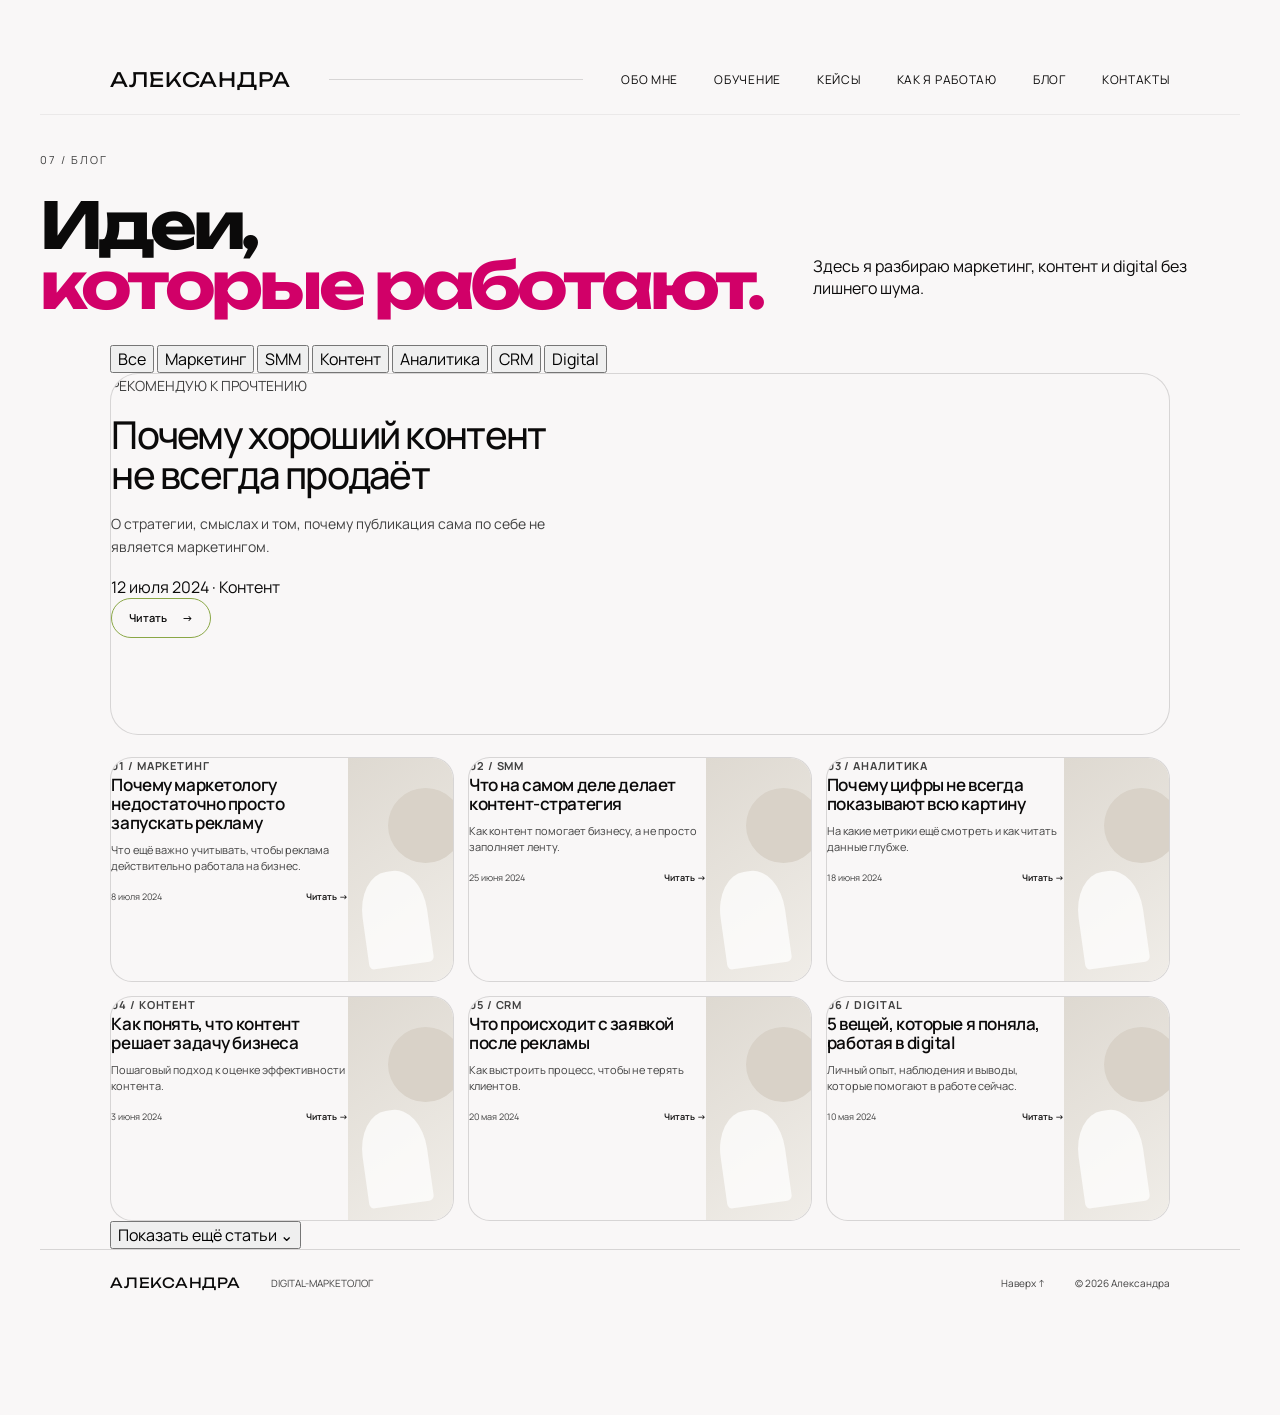
==== commit c903662c: "Add files via upload" ====
--- a/blog.html
+++ b/blog.html
@@ -1,569 +1,124 @@
 <!DOCTYPE html>
 <html lang="ru">
-
 <head>
-
   <meta charset="UTF-8">
-
-  <meta
-    name="viewport"
-    content="width=device-width, initial-scale=1.0"
-  >
-
-  <title>Блог — Александра</title>
-
-  <link
-    rel="stylesheet"
-    href="styles.css"
-  >
-
+  <meta name="viewport" content="width=device-width, initial-scale=1.0">
+  <meta name="description" content="Блог Александры — идеи и практические материалы о маркетинге, SMM, контенте, аналитике, CRM и digital.">
+  <meta name="theme-color" content="#F9F7F7">
+  <title>Блог — Александра | Digital-маркетолог</title>
+  <link rel="preconnect" href="https://fonts.googleapis.com">
+  <link rel="preconnect" href="https://fonts.gstatic.com" crossorigin>
+  <link href="https://fonts.googleapis.com/css2?family=Manrope:wght@400;500;600;700&family=Unbounded:wght@400;500;600;700&display=swap" rel="stylesheet">
+  <link rel="stylesheet" href="styles.css">
 </head>
-
-
-<body>
-
-
-  <!-- =====================================================
-       HEADER
-  ====================================================== -->
-
+<body class="blog-page">
   <header class="site-header">
-
-    <div class="site-header-inner">
-
-      <a
-        class="site-logo"
-        href="index.html"
-        aria-label="Александра — главная"
-      >
-        АЛЕКСАНДРА
-      </a>
-
-
-      <div class="site-header-line"></div>
-
-
-      <nav class="main-nav">
-
-        <a href="index.html#about">
-          ОБО МНЕ
-        </a>
-
-        <a href="index.html#approach">
-          ОБУЧЕНИЕ
-        </a>
-
-        <a href="index.html#cases">
-          КЕЙСЫ
-        </a>
-
-        <a href="index.html#process">
-          КАК Я РАБОТАЮ
-        </a>
-
-        <a
-          href="blog.html"
-          class="is-active"
-        >
-          БЛОГ
-        </a>
-
-        <a href="index.html#contacts">
-          КОНТАКТЫ
-        </a>
-
-      </nav>
-
-
-      <button
-        class="menu-toggle"
-        type="button"
-        aria-expanded="false"
-        aria-label="Открыть меню"
-      >
-        <span></span>
-        <span></span>
-      </button>
-
-    </div>
-
+    <a class="brand" href="index.html#top" aria-label="Александра — на главную">АЛЕКСАНДРА</a>
+    <span class="header-rule" aria-hidden="true"></span>
+    <button class="menu-toggle" type="button" aria-label="Открыть меню" aria-expanded="false" aria-controls="main-nav">
+      <span></span><span></span>
+    </button>
+    <nav class="main-nav" id="main-nav" aria-label="Основная навигация">
+      <a href="index.html#about">Обо мне</a>
+      <a href="index.html#approach">Обучение</a>
+      <a href="index.html#cases">Кейсы</a>
+      <a href="index.html#process">Как я работаю</a>
+      <a class="is-active" href="blog.html">Блог</a>
+      <a href="index.html#contacts">Контакты</a>
+    </nav>
   </header>
 
+  <main>
+    <section class="blog-hero section-wrap">
+      <div class="blog-hero-copy">
+        <p class="section-index">07 / БЛОГ</p>
+        <h1>Идеи,<br><span>которые работают.</span></h1>
+      </div>
+      <div class="blog-hero-side">
+        <div class="blog-orb blog-orb-pink"></div>
+        <div class="blog-orb blog-orb-olive"></div>
+        <p>Здесь я разбираю маркетинг, контент и digital без лишнего шума.</p>
+      </div>
+    </section>
 
-
-  <!-- =====================================================
-       BLOG
-  ====================================================== -->
-
-  <main class="blog-page">
-
-
-    <!-- HERO -->
-
-    <section class="blog-hero">
-
-      <div class="blog-hero-main">
-
-        <p class="section-index">
-          07 / БЛОГ
-        </p>
-
-        <h1>
-          Идеи,<br>
-          <span>которые работают.</span>
-        </h1>
-
+    <section class="section-wrap blog-content">
+      <div class="blog-filters" role="tablist" aria-label="Фильтр статей">
+        <button class="blog-filter is-active" data-filter="all">Все</button>
+        <button class="blog-filter" data-filter="marketing">Маркетинг</button>
+        <button class="blog-filter" data-filter="smm">SMM</button>
+        <button class="blog-filter" data-filter="content">Контент</button>
+        <button class="blog-filter" data-filter="analytics">Аналитика</button>
+        <button class="blog-filter" data-filter="crm">CRM</button>
+        <button class="blog-filter" data-filter="digital">Digital</button>
       </div>
 
+      <article class="blog-featured" data-category="content">
+        <div class="blog-featured-copy">
+          <p class="blog-label">РЕКОМЕНДУЮ К ПРОЧТЕНИЮ</p>
+          <h2>Почему хороший контент не всегда продаёт</h2>
+          <p>О стратегии, смыслах и том, почему публикация сама по себе не является маркетингом.</p>
+          <div class="blog-meta">12 июля 2024 <span>·</span> Контент</div>
+          <a class="blog-read-button" href="article.html">Читать <span>→</span></a>
+        </div>
+        <a class="blog-featured-image image-slot image-slot-content" href="article.html" aria-label="Открыть статью">
+          <img src="assets/blog/content.png" alt="Иллюстрация статьи о контенте" onerror="this.style.display='none'">
+        </a>
+      </article>
 
-      <div class="blog-hero-text">
-
-        <p>
-          Здесь я разбираю маркетинг,
-          контент и digital без лишнего шума.
-        </p>
-
+      <div class="blog-grid">
+        <article class="blog-card" data-category="marketing">
+          <div class="blog-card-copy"><p class="blog-card-label">01 / МАРКЕТИНГ</p><h3>Почему маркетологу недостаточно просто запускать рекламу</h3><p>Что ещё важно учитывать, чтобы реклама действительно работала на бизнес.</p><div class="blog-card-bottom"><span>8 июля 2024</span><a href="article.html">Читать →</a></div></div>
+          <div class="blog-card-image image-slot image-slot-marketing"><img src="assets/blog/marketing.png" alt="Маркетинг" onerror="this.style.display='none'"></div>
+        </article>
+        <article class="blog-card" data-category="smm">
+          <div class="blog-card-copy"><p class="blog-card-label">02 / SMM</p><h3>Что на самом деле делает контент-стратегия</h3><p>Как контент помогает бизнесу, а не просто заполняет ленту.</p><div class="blog-card-bottom"><span>25 июня 2024</span><a href="article.html">Читать →</a></div></div>
+          <div class="blog-card-image image-slot image-slot-smm"><img src="assets/blog/smm.png" alt="SMM" onerror="this.style.display='none'"></div>
+        </article>
+        <article class="blog-card" data-category="analytics">
+          <div class="blog-card-copy"><p class="blog-card-label">03 / АНАЛИТИКА</p><h3>Почему цифры не всегда показывают всю картину</h3><p>На какие метрики ещё смотреть и как читать данные глубже.</p><div class="blog-card-bottom"><span>18 июня 2024</span><a href="article.html">Читать →</a></div></div>
+          <div class="blog-card-image image-slot image-slot-analytics"><img src="assets/blog/analytics.png" alt="Аналитика" onerror="this.style.display='none'"></div>
+        </article>
+        <article class="blog-card" data-category="content">
+          <div class="blog-card-copy"><p class="blog-card-label">04 / КОНТЕНТ</p><h3>Как понять, что контент решает задачу бизнеса</h3><p>Пошаговый подход к оценке эффективности контента.</p><div class="blog-card-bottom"><span>3 июня 2024</span><a href="article.html">Читать →</a></div></div>
+          <div class="blog-card-image image-slot image-slot-content-alt"><img src="assets/blog/content-alt.png" alt="Контент" onerror="this.style.display='none'"></div>
+        </article>
+        <article class="blog-card" data-category="crm">
+          <div class="blog-card-copy"><p class="blog-card-label">05 / CRM</p><h3>Что происходит с заявкой после рекламы</h3><p>Как выстроить процесс, чтобы не терять клиентов.</p><div class="blog-card-bottom"><span>20 мая 2024</span><a href="article.html">Читать →</a></div></div>
+          <div class="blog-card-image image-slot image-slot-crm"><img src="assets/blog/crm.png" alt="CRM" onerror="this.style.display='none'"></div>
+        </article>
+        <article class="blog-card" data-category="digital">
+          <div class="blog-card-copy"><p class="blog-card-label">06 / DIGITAL</p><h3>5 вещей, которые я поняла, работая в digital</h3><p>Личный опыт, наблюдения и выводы, которые помогают в работе сейчас.</p><div class="blog-card-bottom"><span>10 мая 2024</span><a href="article.html">Читать →</a></div></div>
+          <div class="blog-card-image image-slot image-slot-digital"><img src="assets/blog/digital.png" alt="Digital" onerror="this.style.display='none'"></div>
+        </article>
       </div>
 
-
-      <div
-        class="blog-hero-shape"
-        aria-hidden="true"
-      >
-        <span class="blog-shape-pink"></span>
-        <span class="blog-shape-olive"></span>
-      </div>
-
+      <button class="blog-more" type="button">Показать ещё статьи <span>⌄</span></button>
     </section>
-
-
-
-    <!-- CATEGORIES -->
-
-    <section class="blog-categories">
-
-      <button
-        class="blog-category is-active"
-        type="button"
-        data-category="all"
-      >
-        Все
-      </button>
-
-      <button
-        class="blog-category"
-        type="button"
-        data-category="marketing"
-      >
-        Маркетинг
-      </button>
-
-      <button
-        class="blog-category"
-        type="button"
-        data-category="smm"
-      >
-        SMM
-      </button>
-
-      <button
-        class="blog-category"
-        type="button"
-        data-category="content"
-      >
-        Контент
-      </button>
-
-      <button
-        class="blog-category"
-        type="button"
-        data-category="analytics"
-      >
-        Аналитика
-      </button>
-
-      <button
-        class="blog-category"
-        type="button"
-        data-category="crm"
-      >
-        CRM
-      </button>
-
-      <button
-        class="blog-category"
-        type="button"
-        data-category="digital"
-      >
-        Digital
-      </button>
-
-    </section>
-
-
-
-    <!-- =====================================================
-         FEATURED ARTICLE
-    ====================================================== -->
-
-    <section class="blog-featured">
-
-      <div class="blog-featured-content">
-
-        <span class="blog-card-label">
-          РЕКОМЕНДУЮ К ПРОЧТЕНИЮ
-        </span>
-
-        <h2>
-          Почему хороший контент
-          не всегда продаёт
-        </h2>
-
-        <p>
-          О стратегии, смыслах и том,
-          почему публикация сама по себе
-          не является маркетингом.
-        </p>
-
-        <div class="blog-card-meta">
-          <span>12 июля 2024</span>
-          <span>·</span>
-          <span>Контент</span>
-        </div>
-
-        <a
-          href="article.html"
-          class="blog-read-button"
-        >
-          Читать
-          <span>→</span>
-        </a>
-
-      </div>
-
-
-      <div class="blog-featured-image">
-        <div class="blog-image-placeholder">
-          <span></span>
-        </div>
-      </div>
-
-    </section>
-
-
-
-    <!-- =====================================================
-         ARTICLES
-    ====================================================== -->
-
-    <section class="blog-grid">
-
-
-      <!-- 01 -->
-
-      <article
-        class="blog-card"
-        data-category="marketing"
-      >
-
-        <div class="blog-card-info">
-
-          <span class="blog-card-category">
-            01 / МАРКЕТИНГ
-          </span>
-
-          <h3>
-            Почему маркетологу
-            недостаточно просто
-            запускать рекламу
-          </h3>
-
-          <p>
-            Что ещё важно учитывать,
-            чтобы реклама действительно
-            работала на бизнес.
-          </p>
-
-          <div class="blog-card-bottom">
-
-            <span>
-              8 июля 2024
-            </span>
-
-            <a href="article.html">
-              Читать →
-            </a>
-
-          </div>
-
-        </div>
-
-
-        <div class="blog-card-image">
-          <span></span>
-        </div>
-
-      </article>
-
-
-
-      <!-- 02 -->
-
-      <article
-        class="blog-card"
-        data-category="smm"
-      >
-
-        <div class="blog-card-info">
-
-          <span class="blog-card-category">
-            02 / SMM
-          </span>
-
-          <h3>
-            Что на самом деле
-            делает контент-
-            стратегия
-          </h3>
-
-          <p>
-            Как контент помогает бизнесу,
-            а не просто заполняет ленту.
-          </p>
-
-          <div class="blog-card-bottom">
-
-            <span>
-              25 июня 2024
-            </span>
-
-            <a href="article.html">
-              Читать →
-            </a>
-
-          </div>
-
-        </div>
-
-
-        <div class="blog-card-image">
-          <span></span>
-        </div>
-
-      </article>
-
-
-
-      <!-- 03 -->
-
-      <article
-        class="blog-card"
-        data-category="analytics"
-      >
-
-        <div class="blog-card-info">
-
-          <span class="blog-card-category">
-            03 / АНАЛИТИКА
-          </span>
-
-          <h3>
-            Почему цифры
-            не всегда показывают
-            всю картину
-          </h3>
-
-          <p>
-            На какие метрики ещё смотреть
-            и как читать данные глубже.
-          </p>
-
-          <div class="blog-card-bottom">
-
-            <span>
-              18 июня 2024
-            </span>
-
-            <a href="article.html">
-              Читать →
-            </a>
-
-          </div>
-
-        </div>
-
-
-        <div class="blog-card-image">
-          <span></span>
-        </div>
-
-      </article>
-
-
-
-      <!-- 04 -->
-
-      <article
-        class="blog-card"
-        data-category="content"
-      >
-
-        <div class="blog-card-info">
-
-          <span class="blog-card-category">
-            04 / КОНТЕНТ
-          </span>
-
-          <h3>
-            Как понять,
-            что контент решает
-            задачу бизнеса
-          </h3>
-
-          <p>
-            Пошаговый подход к оценке
-            эффективности контента.
-          </p>
-
-          <div class="blog-card-bottom">
-
-            <span>
-              3 июня 2024
-            </span>
-
-            <a href="article.html">
-              Читать →
-            </a>
-
-          </div>
-
-        </div>
-
-
-        <div class="blog-card-image">
-          <span></span>
-        </div>
-
-      </article>
-
-
-
-      <!-- 05 -->
-
-      <article
-        class="blog-card"
-        data-category="crm"
-      >
-
-        <div class="blog-card-info">
-
-          <span class="blog-card-category">
-            05 / CRM
-          </span>
-
-          <h3>
-            Что происходит
-            с заявкой после
-            рекламы
-          </h3>
-
-          <p>
-            Как выстроить процесс,
-            чтобы не терять клиентов.
-          </p>
-
-          <div class="blog-card-bottom">
-
-            <span>
-              20 мая 2024
-            </span>
-
-            <a href="article.html">
-              Читать →
-            </a>
-
-          </div>
-
-        </div>
-
-
-        <div class="blog-card-image">
-          <span></span>
-        </div>
-
-      </article>
-
-
-
-      <!-- 06 -->
-
-      <article
-        class="blog-card"
-        data-category="digital"
-      >
-
-        <div class="blog-card-info">
-
-          <span class="blog-card-category">
-            06 / DIGITAL
-          </span>
-
-          <h3>
-            5 вещей,
-            которые я поняла,
-            работая в digital
-          </h3>
-
-          <p>
-            Личный опыт, наблюдения
-            и выводы, которые помогают
-            в работе сейчас.
-          </p>
-
-          <div class="blog-card-bottom">
-
-            <span>
-              10 мая 2024
-            </span>
-
-            <a href="article.html">
-              Читать →
-            </a>
-
-          </div>
-
-        </div>
-
-
-        <div class="blog-card-image">
-          <span></span>
-        </div>
-
-      </article>
-
-
-    </section>
-
-
-
-    <!-- LOAD MORE -->
-
-    <div class="blog-load-more">
-
-      <button type="button">
-        Показать ещё статьи
-        <span>⌄</span>
-      </button>
-
-    </div>
-
-
   </main>
 
-
+  <footer class="site-footer">
+    <a class="brand" href="index.html#top">АЛЕКСАНДРА</a>
+    <span>DIGITAL-МАРКЕТОЛОГ</span>
+    <a href="#top">Наверх ↑</a>
+    <small>© <span id="year"></span> Александра</small>
+  </footer>
 
   <script src="script.js"></script>
-
+  <script>
+    (() => {
+      const buttons = document.querySelectorAll('.blog-filter');
+      const cards = document.querySelectorAll('[data-category]');
+      buttons.forEach(button => button.addEventListener('click', () => {
+        buttons.forEach(item => item.classList.remove('is-active'));
+        button.classList.add('is-active');
+        const filter = button.dataset.filter;
+        cards.forEach(card => {
+          card.hidden = filter !== 'all' && card.dataset.category !== filter;
+        });
+      }));
+      const year = document.getElementById('year');
+      if (year) year.textContent = new Date().getFullYear();
+    })();
+  </script>
 </body>
-
 </html>
--- a/styles.css
+++ b/styles.css
@@ -3433,3 +3433,904 @@
 .work-process-controls {
   margin-top: 16px;
 }
+/* =========================================================
+   BLOG — PAGE
+========================================================= */
+
+.blog-page {
+  width: min(100% - 80px, 1600px);
+  margin: 0 auto;
+  padding: 70px 0 100px;
+}
+
+
+/* =========================================================
+   BLOG HEADER
+========================================================= */
+
+.blog-hero {
+  position: relative;
+
+  display: grid;
+  grid-template-columns: minmax(0, 1fr) minmax(300px, 420px);
+
+  gap: 60px;
+
+  align-items: end;
+
+  min-height: 260px;
+
+  padding: 25px 0 45px;
+}
+
+.blog-hero-main {
+  position: relative;
+  z-index: 2;
+}
+
+.blog-hero .section-index {
+  margin-bottom: 28px;
+}
+
+.blog-hero h1 {
+  margin: 0;
+
+  font-family: var(--font-heading);
+
+  font-size: clamp(52px, 6vw, 88px);
+  font-weight: 700;
+
+  line-height: .98;
+
+  letter-spacing: -.065em;
+}
+
+.blog-hero h1 span {
+  color: var(--pink);
+}
+
+.blog-hero-text {
+  position: relative;
+  z-index: 2;
+
+  padding-bottom: 6px;
+}
+
+.blog-hero-text p {
+  max-width: 390px;
+
+  margin: 0;
+
+  color: var(--graphite);
+
+  font-size: 15px;
+  line-height: 1.65;
+}
+
+
+/* =========================================================
+   HERO SHAPE
+========================================================= */
+
+.blog-hero-shape {
+  position: absolute;
+
+  z-index: 0;
+
+  right: 40px;
+  top: 45px;
+
+  width: 130px;
+  height: 130px;
+}
+
+.blog-shape-pink {
+  position: absolute;
+
+  width: 78px;
+  height: 78px;
+
+  left: 0;
+  top: 0;
+
+  border-radius: 50%;
+
+  background: var(--pink);
+}
+
+.blog-shape-olive {
+  position: absolute;
+
+  width: 46px;
+  height: 46px;
+
+  right: 0;
+  bottom: 0;
+
+  border-radius: 50%;
+
+  background: var(--olive);
+}
+
+
+/* =========================================================
+   CATEGORIES
+========================================================= */
+
+.blog-categories {
+  display: flex;
+  flex-wrap: wrap;
+
+  gap: 10px;
+
+  margin-bottom: 28px;
+}
+
+.blog-category {
+  min-height: 38px;
+
+  padding: 7px 17px;
+
+  border: 1px solid rgba(138, 167, 70, .55);
+  border-radius: 999px;
+
+  background: transparent;
+
+  color: var(--black);
+
+  font-family: var(--font-body);
+  font-size: 12px;
+
+  cursor: pointer;
+
+  transition:
+    background .25s ease,
+    color .25s ease,
+    border-color .25s ease,
+    transform .25s ease;
+}
+
+.blog-category:hover {
+  transform: translateY(-2px);
+}
+
+.blog-category.is-active {
+  background: var(--pink);
+  border-color: var(--pink);
+
+  color: white;
+}
+
+
+/* =========================================================
+   FEATURED ARTICLE
+========================================================= */
+
+.blog-featured {
+  display: grid;
+
+  grid-template-columns: minmax(0, .9fr) minmax(400px, 1.1fr);
+
+  min-height: 360px;
+
+  margin-bottom: 22px;
+
+  border: 1px solid var(--line);
+  border-radius: 28px;
+
+  overflow: hidden;
+
+  background: var(--cream);
+}
+
+.blog-featured-content {
+  display: flex;
+  flex-direction: column;
+  justify-content: center;
+
+  padding: 42px 40px;
+}
+
+.blog-card-label {
+  display: block;
+
+  margin-bottom: 18px;
+
+  color: var(--pink);
+
+  font-size: 10px;
+  font-weight: 700;
+
+  letter-spacing: .08em;
+}
+
+.blog-featured h2 {
+  max-width: 560px;
+
+  margin: 0 0 16px;
+
+  font-size: clamp(30px, 3vw, 44px);
+
+  font-weight: 500;
+
+  line-height: 1.05;
+
+  letter-spacing: -.045em;
+}
+
+.blog-featured p {
+  max-width: 500px;
+
+  margin: 0 0 18px;
+
+  color: var(--graphite);
+
+  font-size: 14px;
+  line-height: 1.65;
+}
+
+.blog-card-meta {
+  display: flex;
+  gap: 9px;
+
+  margin-bottom: 22px;
+
+  color: var(--graphite);
+
+  font-size: 10px;
+}
+
+.blog-read-button {
+  display: inline-flex;
+  align-items: center;
+  justify-content: center;
+
+  width: fit-content;
+
+  gap: 15px;
+
+  min-height: 40px;
+
+  padding: 8px 17px;
+
+  border: 1px solid var(--olive);
+  border-radius: 999px;
+
+  color: var(--black);
+
+  font-size: 11px;
+  font-weight: 600;
+
+  text-decoration: none;
+
+  transition:
+    background .25s ease,
+    color .25s ease,
+    transform .25s ease;
+}
+
+.blog-read-button:hover {
+  background: var(--pink);
+  border-color: var(--pink);
+
+  color: white;
+
+  transform: translateY(-2px);
+}
+
+
+/* =========================================================
+   FEATURED IMAGE
+========================================================= */
+
+.blog-featured-image {
+  min-height: 360px;
+
+  padding: 18px;
+}
+
+.blog-image-placeholder {
+  position: relative;
+
+  width: 100%;
+  height: 100%;
+
+  min-height: 320px;
+
+  overflow: hidden;
+
+  border-radius: 20px;
+
+  background:
+    linear-gradient(
+      135deg,
+      #ded9d1 0%,
+      #eeeae4 45%,
+      #cfc8be 100%
+    );
+}
+
+
+/* Имитация изображения пока нет фотографии */
+
+.blog-image-placeholder::before {
+  content: "";
+
+  position: absolute;
+
+  width: 160px;
+  height: 160px;
+
+  right: 20%;
+  bottom: 15%;
+
+  border-radius: 50%;
+
+  background: #f7f5f1;
+
+  box-shadow:
+    -110px 65px 0 -35px rgba(80, 75, 68, .35);
+}
+
+.blog-image-placeholder::after {
+  content: "";
+
+  position: absolute;
+
+  width: 100%;
+  height: 55%;
+
+  left: 0;
+  bottom: 0;
+
+  background:
+    linear-gradient(
+      135deg,
+      transparent 0 38%,
+      rgba(255,255,255,.4) 39% 55%,
+      transparent 56%
+    );
+}
+
+
+/* =========================================================
+   ARTICLES GRID
+========================================================= */
+
+.blog-grid {
+  display: grid;
+
+  grid-template-columns: repeat(3, minmax(0, 1fr));
+
+  gap: 14px;
+
+  margin-top: 14px;
+}
+
+
+/* =========================================================
+   ARTICLE CARD
+========================================================= */
+
+.blog-card {
+  display: grid;
+
+  grid-template-columns: minmax(0, 1fr) 105px;
+
+  min-height: 225px;
+
+  border: 1px solid var(--line);
+  border-radius: 22px;
+
+  overflow: hidden;
+
+  background: var(--cream);
+
+  transition:
+    transform .3s ease,
+    border-color .3s ease;
+}
+
+.blog-card:hover {
+  transform: translateY(-4px);
+
+  border-color: rgba(138, 167, 70, .65);
+}
+
+.blog-card-info {
+  display: flex;
+  flex-direction: column;
+
+  padding: 20px 17px 15px;
+}
+
+.blog-card-category {
+  display: block;
+
+  margin-bottom: 13px;
+
+  color: var(--pink);
+
+  font-size: 9px;
+  font-weight: 700;
+
+  letter-spacing: .08em;
+}
+
+.blog-card h3 {
+  margin: 0 0 10px;
+
+  font-size: 17px;
+  font-weight: 600;
+
+  line-height: 1.12;
+
+  letter-spacing: -.025em;
+}
+
+.blog-card p {
+  margin: 0;
+
+  color: var(--graphite);
+
+  font-size: 11px;
+  line-height: 1.5;
+}
+
+.blog-card-bottom {
+  display: flex;
+
+  align-items: center;
+  justify-content: space-between;
+
+  gap: 10px;
+
+  margin-top: auto;
+  padding-top: 15px;
+
+  color: var(--graphite);
+
+  font-size: 9px;
+}
+
+.blog-card-bottom a {
+  color: var(--black);
+
+  text-decoration: none;
+
+  font-weight: 600;
+
+  white-space: nowrap;
+}
+
+.blog-card-bottom a:hover {
+  color: var(--pink);
+}
+
+
+/* =========================================================
+   CARD IMAGE
+========================================================= */
+
+.blog-card-image {
+  position: relative;
+
+  min-height: 100%;
+
+  overflow: hidden;
+
+  background:
+    linear-gradient(
+      145deg,
+      #ded9d1,
+      #f0ede8
+    );
+}
+
+.blog-card-image::before {
+  content: "";
+
+  position: absolute;
+
+  width: 75px;
+  height: 75px;
+
+  right: -10px;
+  top: 30px;
+
+  border-radius: 50%;
+
+  background: #d9d2c8;
+}
+
+.blog-card-image::after {
+  content: "";
+
+  position: absolute;
+
+  width: 65px;
+  height: 95px;
+
+  left: 15px;
+  bottom: 15px;
+
+  border-radius: 45% 45% 5px 5px;
+
+  background: rgba(255,255,255,.75);
+
+  transform: rotate(-8deg);
+}
+
+
+/* =========================================================
+   LOAD MORE
+========================================================= */
+
+.blog-load-more {
+  display: flex;
+  justify-content: center;
+
+  margin-top: 32px;
+}
+
+.blog-load-more button {
+  display: inline-flex;
+  align-items: center;
+
+  gap: 15px;
+
+  min-height: 42px;
+
+  padding: 8px 20px;
+
+  border: 1px solid var(--pink);
+  border-radius: 999px;
+
+  background: transparent;
+
+  color: var(--pink);
+
+  font-family: var(--font-body);
+  font-size: 11px;
+
+  cursor: pointer;
+
+  transition:
+    background .25s ease,
+    color .25s ease;
+}
+
+.blog-load-more button:hover {
+  background: var(--pink);
+
+  color: white;
+}
+
+
+/* =========================================================
+   HIDDEN ARTICLE
+========================================================= */
+
+.blog-card.is-hidden {
+  display: none;
+}
+
+
+/* =========================================================
+   MOBILE HEADER
+========================================================= */
+
+.blog-page + * {
+  box-sizing: border-box;
+}
+
+
+/* =========================================================
+   TABLET
+========================================================= */
+
+@media (max-width: 1050px) {
+
+  .blog-page {
+    width: min(100% - 48px, 900px);
+  }
+
+  .blog-hero {
+    grid-template-columns: 1fr .65fr;
+  }
+
+  .blog-grid {
+    grid-template-columns: repeat(2, 1fr);
+  }
+
+  .blog-featured {
+    grid-template-columns: 1fr 1fr;
+  }
+
+}
+
+
+/* =========================================================
+   MOBILE
+========================================================= */
+
+@media (max-width: 760px) {
+
+  .blog-page {
+    width: min(100% - 32px, 600px);
+
+    padding-top: 45px;
+    padding-bottom: 70px;
+  }
+
+
+  /* HERO */
+
+  .blog-hero {
+    display: block;
+
+    min-height: auto;
+
+    padding: 15px 0 30px;
+  }
+
+  .blog-hero .section-index {
+    margin-bottom: 20px;
+  }
+
+  .blog-hero h1 {
+    font-size: clamp(42px, 12vw, 62px);
+  }
+
+  .blog-hero-text {
+    margin-top: 25px;
+  }
+
+  .blog-hero-text p {
+    max-width: 340px;
+
+    font-size: 13px;
+  }
+
+  .blog-hero-shape {
+    right: 5px;
+    top: 35px;
+
+    width: 95px;
+    height: 95px;
+  }
+
+  .blog-shape-pink {
+    width: 58px;
+    height: 58px;
+  }
+
+  .blog-shape-olive {
+    width: 34px;
+    height: 34px;
+  }
+
+
+  /* CATEGORIES */
+
+  .blog-categories {
+    flex-wrap: nowrap;
+
+    overflow-x: auto;
+
+    padding-bottom: 5px;
+
+    scrollbar-width: none;
+  }
+
+  .blog-categories::-webkit-scrollbar {
+    display: none;
+  }
+
+  .blog-category {
+    flex: 0 0 auto;
+  }
+
+
+  /* FEATURED */
+
+  .blog-featured {
+    display: flex;
+    flex-direction: column;
+
+    min-height: auto;
+
+    border-radius: 22px;
+  }
+
+  .blog-featured-content {
+    padding: 25px 22px;
+  }
+
+  .blog-featured h2 {
+    font-size: 28px;
+  }
+
+  .blog-featured-image {
+    min-height: 230px;
+
+    padding: 0 12px 12px;
+  }
+
+  .blog-image-placeholder {
+    min-height: 215px;
+
+    border-radius: 17px;
+  }
+
+
+  /* GRID */
+
+  .blog-grid {
+    grid-template-columns: 1fr;
+
+    gap: 12px;
+  }
+
+  .blog-card {
+    min-height: 190px;
+
+    grid-template-columns: minmax(0, 1fr) 100px;
+  }
+
+}
+
+
+/* =========================================================
+   SMALL MOBILE
+========================================================= */
+
+@media (max-width: 420px) {
+
+  .blog-page {
+    width: calc(100% - 24px);
+  }
+
+  .blog-hero h1 {
+    font-size: 41px;
+  }
+
+  .blog-featured-content {
+    padding: 23px 18px;
+  }
+
+  .blog-card {
+    grid-template-columns: minmax(0, 1fr) 85px;
+  }
+
+}
+/* =========================================================
+   BLOG — ФИНАЛЬНАЯ НАСТРОЙКА HERO
+========================================================= */
+
+/* ---------------------------------------------------------
+   ШАПКА БЛОГА
+--------------------------------------------------------- */
+
+.blog-page ~ * {
+  box-sizing: border-box;
+}
+
+
+/* ---------------------------------------------------------
+   HERO
+--------------------------------------------------------- */
+
+.blog-hero {
+  grid-template-columns: minmax(0, 1.25fr) minmax(300px, .75fr);
+
+  min-height: 230px;
+
+  padding-top: 10px;
+}
+
+.blog-hero-main {
+  max-width: 900px;
+}
+
+.blog-hero h1 {
+  max-width: 850px;
+
+  font-size: clamp(48px, 5vw, 76px);
+
+  line-height: .94;
+}
+
+
+/* ---------------------------------------------------------
+   ТЕКСТ СПРАВА
+--------------------------------------------------------- */
+
+.blog-hero-text {
+  align-self: end;
+
+  padding-bottom: 12px;
+}
+
+.blog-hero-text p {
+  max-width: 360px;
+}
+
+
+/* ---------------------------------------------------------
+   ФИГУРЫ
+--------------------------------------------------------- */
+
+.blog-hero-shape {
+  right: 35px;
+  top: 35px;
+
+  transform: scale(.9);
+}
+
+
+/* ---------------------------------------------------------
+   ПЕРВЫЙ БЛОК ПОСЛЕ HERO
+--------------------------------------------------------- */
+
+.blog-categories {
+  margin-top: 5px;
+}
+
+
+/* =========================================================
+   HEADER BLOG — ОДНА СТРОКА
+========================================================= */
+
+@media (min-width: 761px) {
+
+  .blog-page {
+    padding-top: 45px;
+  }
+
+  .site-header-inner {
+    display: grid;
+    grid-template-columns: auto minmax(180px, 1fr) auto;
+
+    align-items: center;
+
+    column-gap: 40px;
+  }
+
+  .site-header-line {
+    display: block;
+  }
+
+  .main-nav {
+    display: flex;
+
+    align-items: center;
+
+    gap: 36px;
+  }
+
+  .main-nav a {
+    white-space: nowrap;
+  }
+
+}
+/* =========================================================
+   BLOG — HERO TITLE
+========================================================= */
+
+.blog-hero h1 {
+  width: max-content;
+  max-width: none;
+  white-space: nowrap;
+}
+
+.blog-hero-main {
+  min-width: 0;
+}
+.blog-hero {
+  padding-bottom: 30px;
+}
+
+.blog-categories {
+  margin-top: 0;
+}
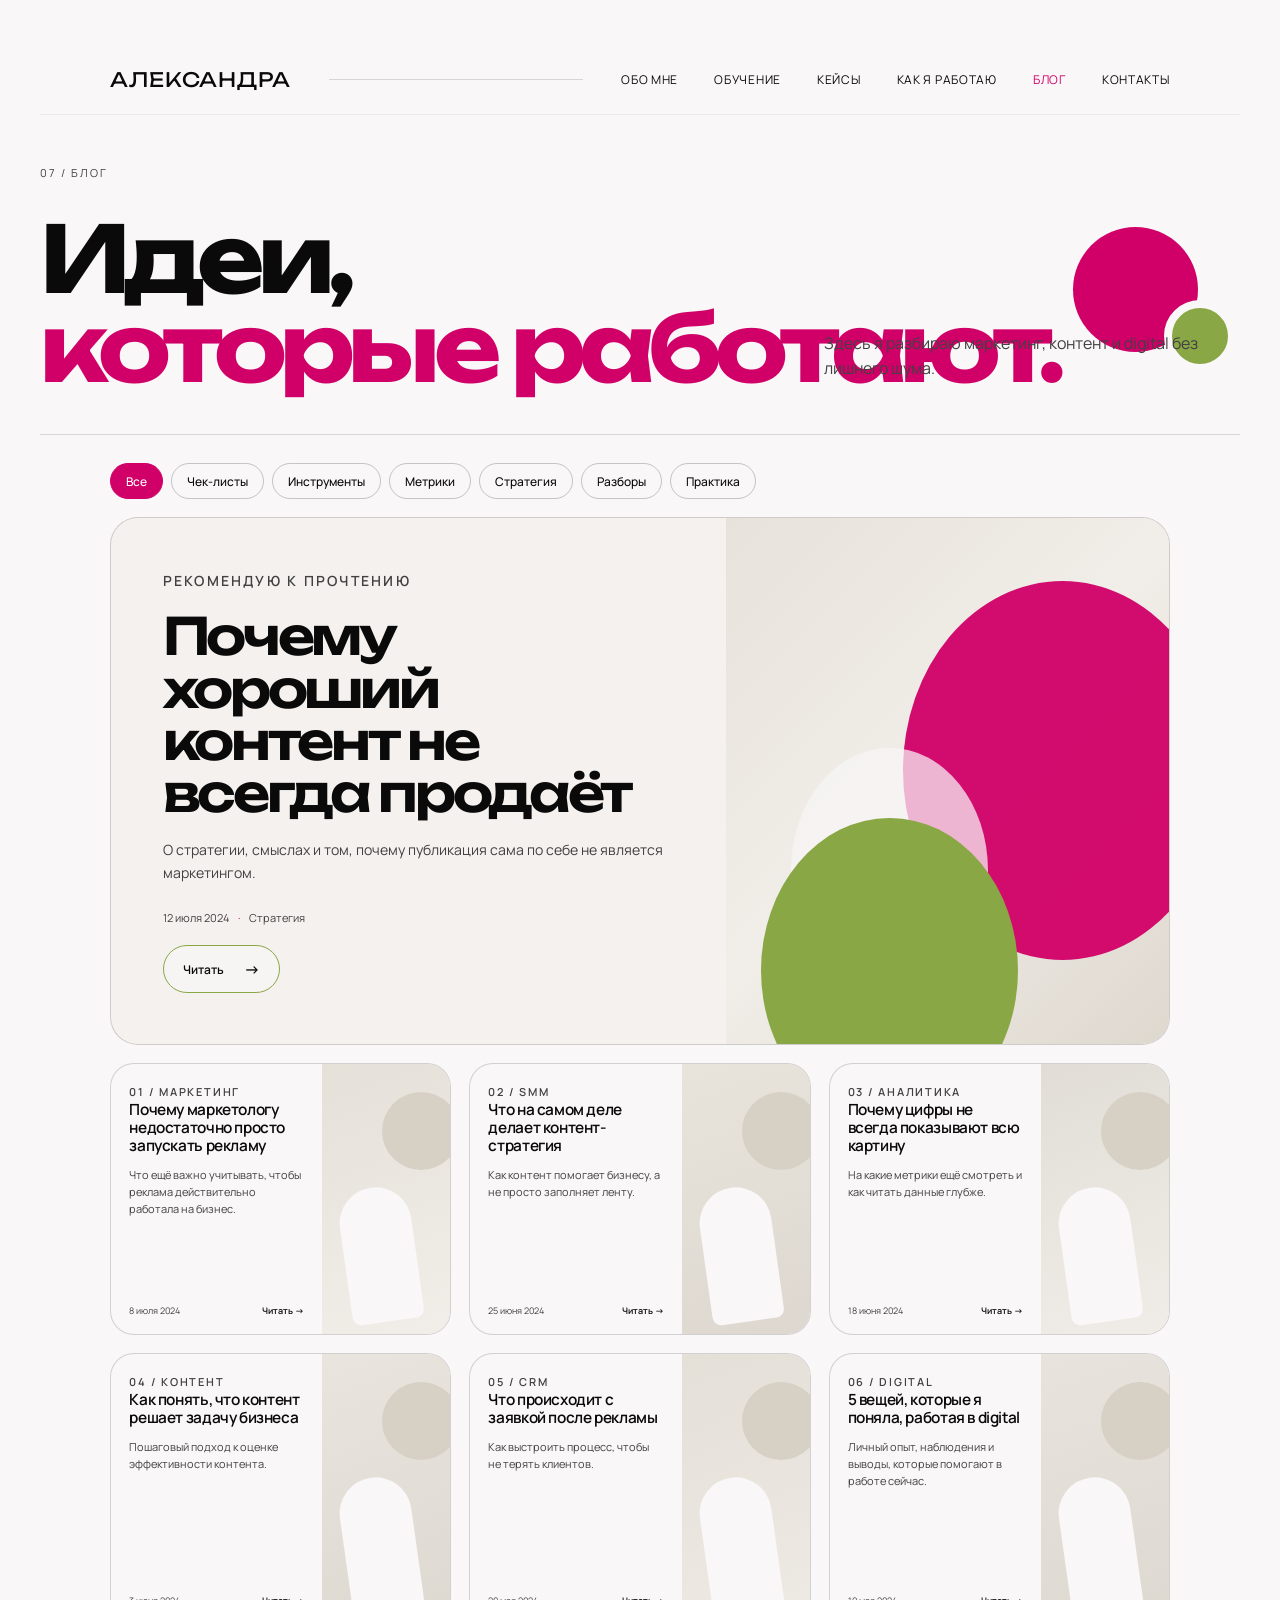
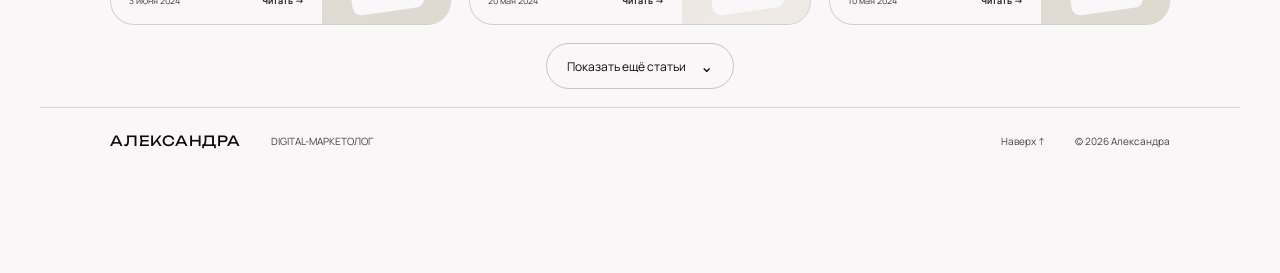
==== commit 7ea31378: "Update blog filters and featured article category" ====
--- a/blog.html
+++ b/blog.html
@@ -42,22 +42,22 @@
     </section>
 
     <section class="section-wrap blog-content">
-      <div class="blog-filters" role="tablist" aria-label="Фильтр статей">
-        <button class="blog-filter is-active" data-filter="all">Все</button>
-        <button class="blog-filter" data-filter="marketing">Маркетинг</button>
-        <button class="blog-filter" data-filter="smm">SMM</button>
-        <button class="blog-filter" data-filter="content">Контент</button>
-        <button class="blog-filter" data-filter="analytics">Аналитика</button>
-        <button class="blog-filter" data-filter="crm">CRM</button>
-        <button class="blog-filter" data-filter="digital">Digital</button>
-      </div>
+<div class="blog-filters" role="tablist" aria-label="Фильтр статей">
+  <button class="blog-filter is-active" data-filter="all">Все</button>
+  <button class="blog-filter" data-filter="checklists">Чек-листы</button>
+  <button class="blog-filter" data-filter="tools">Инструменты</button>
+  <button class="blog-filter" data-filter="metrics">Метрики</button>
+  <button class="blog-filter" data-filter="strategy">Стратегия</button>
+  <button class="blog-filter" data-filter="analysis">Разборы</button>
+  <button class="blog-filter" data-filter="practice">Практика</button>
+</div>
 
-      <article class="blog-featured" data-category="content">
+      <article class="blog-featured" data-category="strategy">
         <div class="blog-featured-copy">
           <p class="blog-label">РЕКОМЕНДУЮ К ПРОЧТЕНИЮ</p>
           <h2>Почему хороший контент не всегда продаёт</h2>
           <p>О стратегии, смыслах и том, почему публикация сама по себе не является маркетингом.</p>
-          <div class="blog-meta">12 июля 2024 <span>·</span> Контент</div>
+          <div class="blog-meta">12 июля 2024 <span>·</span> Стратегия</div>
           <a class="blog-read-button" href="article.html">Читать <span>→</span></a>
         </div>
         <a class="blog-featured-image image-slot image-slot-content" href="article.html" aria-label="Открыть статью">
--- a/styles.css
+++ b/styles.css
@@ -4334,3 +4334,597 @@
 .blog-categories {
   margin-top: 0;
 }
+/* =========================================================
+   BLOG / БЛОГ
+   Стили страницы блога. Добавлены отдельно, не меняют
+   существующие компоненты основного сайта.
+========================================================= */
+
+.blog-page {
+  overflow-x: hidden;
+}
+
+.blog-page .site-header {
+  position: relative;
+}
+
+.blog-page .main-nav a.is-active {
+  color: var(--pink);
+}
+
+/* ---------- HERO ---------- */
+
+.blog-hero {
+  display: grid;
+  grid-template-columns: minmax(0, 1.25fr) minmax(300px, .75fr);
+  gap: clamp(35px, 7vw, 110px);
+  align-items: end;
+  min-height: 320px;
+  padding-top: 24px;
+  padding-bottom: 42px;
+  border-bottom: 1px solid var(--line);
+}
+
+.blog-hero-copy {
+  position: relative;
+  z-index: 2;
+}
+
+.blog-hero .section-index {
+  margin: 0 0 35px;
+}
+
+.blog-hero h1 {
+  margin: 0;
+  max-width: 1050px;
+  font: 700 clamp(52px, 7.2vw, 112px)/.96 var(--font-heading);
+  letter-spacing: -.075em;
+}
+
+.blog-hero h1 span {
+  color: var(--pink);
+}
+
+.blog-hero-side {
+  position: relative;
+  min-height: 150px;
+  display: flex;
+  align-items: flex-end;
+  padding-bottom: 10px;
+}
+
+.blog-hero-side p {
+  position: relative;
+  z-index: 3;
+  max-width: 410px;
+  margin: 0;
+  color: var(--graphite);
+  font-size: clamp(15px, 1.25vw, 18px);
+  line-height: 1.6;
+}
+
+.blog-orb {
+  position: absolute;
+  border-radius: 50%;
+  pointer-events: none;
+}
+
+.blog-orb-pink {
+  width: 125px;
+  height: 125px;
+  right: 10%;
+  top: -15px;
+  background: var(--pink);
+}
+
+.blog-orb-olive {
+  width: 72px;
+  height: 72px;
+  right: 1%;
+  top: 58px;
+  background: var(--olive);
+  border: 8px solid var(--cream);
+}
+
+/* ---------- CONTENT ---------- */
+
+.blog-content {
+  padding-top: 28px;
+  padding-bottom: 0;
+}
+
+.blog-filters {
+  display: flex;
+  flex-wrap: wrap;
+  gap: 8px;
+  margin-bottom: 18px;
+}
+
+.blog-filter,
+.blog-more {
+  appearance: none;
+  border: 1px solid rgba(11,10,10,.22);
+  border-radius: 999px;
+  background: transparent;
+  color: var(--black);
+  cursor: pointer;
+  transition:
+    background .22s ease,
+    color .22s ease,
+    border-color .22s ease,
+    transform .22s ease;
+}
+
+.blog-filter {
+  min-height: 36px;
+  padding: 0 15px;
+  font-size: 12px;
+  font-weight: 500;
+}
+
+.blog-filter:hover,
+.blog-more:hover {
+  border-color: var(--pink);
+  color: var(--pink);
+  transform: translateY(-1px);
+}
+
+.blog-filter.is-active {
+  background: var(--pink);
+  border-color: var(--pink);
+  color: #fff;
+}
+
+/* ---------- FEATURED ARTICLE ---------- */
+
+.blog-featured {
+  position: relative;
+  display: grid;
+  grid-template-columns: minmax(0, 1fr) minmax(360px, .72fr);
+  min-height: 385px;
+  overflow: hidden;
+  border: 1px solid rgba(11,10,10,.16);
+  border-radius: 28px;
+  background: #f5f1ee;
+  margin-bottom: 18px;
+}
+
+.blog-featured-copy {
+  display: flex;
+  flex-direction: column;
+  align-items: flex-start;
+  padding: clamp(28px, 4vw, 55px);
+  position: relative;
+  z-index: 2;
+}
+
+.blog-label,
+.blog-card-label {
+  margin: 0 0 22px;
+  color: var(--pink);
+  font-size: 10px;
+  font-weight: 600;
+  letter-spacing: .16em;
+  text-transform: uppercase;
+}
+
+.blog-featured h2 {
+  max-width: 680px;
+  margin: 0 0 20px;
+  font: 600 clamp(31px, 4vw, 57px)/1.02 var(--font-heading);
+  letter-spacing: -.065em;
+}
+
+.blog-featured-copy > p:not(.blog-label) {
+  max-width: 600px;
+  margin: 0 0 26px;
+  color: var(--graphite);
+  font-size: clamp(14px, 1.1vw, 17px);
+  line-height: 1.6;
+}
+
+.blog-meta {
+  margin-top: auto;
+  margin-bottom: 20px;
+  color: var(--graphite);
+  font-size: 11px;
+}
+
+.blog-meta span {
+  padding-inline: 7px;
+  color: var(--pink);
+}
+
+.blog-read-button {
+  display: inline-flex;
+  align-items: center;
+  gap: 20px;
+  min-height: 48px;
+  padding: 0 19px;
+  border: 1px solid var(--olive);
+  border-radius: 999px;
+  background: rgba(249,247,247,.72);
+  font-size: 12px;
+  transition:
+    background .22s ease,
+    color .22s ease,
+    border-color .22s ease,
+    transform .22s ease;
+}
+
+.blog-read-button:hover {
+  background: var(--olive);
+  border-color: var(--olive);
+  color: #fff;
+  transform: translateY(-2px);
+}
+
+.blog-read-button span {
+  font-size: 16px;
+}
+
+/* ---------- IMAGE / ABSTRACT VISUALS ---------- */
+
+.image-slot {
+  position: relative;
+  overflow: hidden;
+  background: #e9e5df;
+}
+
+.image-slot::before,
+.image-slot::after {
+  content: "";
+  position: absolute;
+  pointer-events: none;
+}
+
+.blog-featured-image {
+  min-height: 385px;
+  isolation: isolate;
+}
+
+.blog-featured-image img,
+.blog-card-image img {
+  position: relative;
+  z-index: 3;
+  width: 100%;
+  height: 100%;
+  object-fit: cover;
+}
+
+/* Если картинки пока нет — карточка всё равно выглядит законченной. */
+
+.blog-featured-image::before {
+  width: 72%;
+  height: 72%;
+  right: -12%;
+  top: 12%;
+  border-radius: 50%;
+  background: var(--pink);
+  opacity: .95;
+}
+
+.blog-featured-image::after {
+  width: 58%;
+  height: 58%;
+  left: 8%;
+  bottom: -15%;
+  border-radius: 50%;
+  background: var(--olive);
+  box-shadow: 0 -100px 0 -30px rgba(249,247,247,.72);
+}
+
+.image-slot-content {
+  background: linear-gradient(
+    135deg,
+    #e7e2da 0%,
+    #f1ede8 48%,
+    #ded8cf 100%
+  );
+}
+
+/* ---------- ARTICLE GRID ---------- */
+
+.blog-grid {
+  display: grid;
+  grid-template-columns: repeat(3, minmax(0, 1fr));
+  gap: 18px;
+}
+
+.blog-card {
+  min-width: 0;
+  min-height: 270px;
+  display: grid;
+  grid-template-columns: minmax(0, 1fr) 128px;
+  overflow: hidden;
+  border: 1px solid rgba(11,10,10,.16);
+  border-radius: 24px;
+  background: rgba(249,247,247,.7);
+  transition:
+    transform .22s ease,
+    border-color .22s ease,
+    box-shadow .22s ease;
+}
+
+.blog-card:hover {
+  transform: translateY(-3px);
+  border-color: rgba(209,0,104,.35);
+  box-shadow: 0 14px 35px rgba(11,10,10,.07);
+}
+
+.blog-card-copy {
+  min-width: 0;
+  display: flex;
+  flex-direction: column;
+  padding: 20px 18px 17px;
+}
+
+.blog-card-label {
+  margin-bottom: 13px;
+  font-size: 9px;
+}
+
+.blog-card h3 {
+  margin: 0 0 11px;
+  font-size: clamp(15px, 1.2vw, 19px);
+  font-weight: 600;
+  line-height: 1.18;
+  letter-spacing: -.025em;
+}
+
+.blog-card-copy > p:not(.blog-card-label) {
+  margin: 0;
+  color: var(--graphite);
+  font-size: 11px;
+  line-height: 1.55;
+}
+
+.blog-card-bottom {
+  display: flex;
+  align-items: flex-end;
+  justify-content: space-between;
+  gap: 12px;
+  margin-top: auto;
+  padding-top: 20px;
+  font-size: 9px;
+}
+
+.blog-card-bottom span {
+  color: var(--graphite);
+}
+
+.blog-card-bottom a {
+  white-space: nowrap;
+  font-weight: 600;
+  transition: color .2s ease;
+}
+
+.blog-card-bottom a:hover {
+  color: var(--pink);
+}
+
+.blog-card-image {
+  min-height: 270px;
+  background: #e7e3dd;
+}
+
+/* Abstract mini-illustrations */
+
+.blog-card-image::before {
+  width: 78px;
+  height: 78px;
+  top: 28px;
+  right: -10px;
+  border-radius: 50%;
+  background: #d7d0c5;
+}
+
+.blog-card-image::after {
+  width: 72px;
+  height: 135px;
+  left: 22px;
+  bottom: 12px;
+  border-radius: 50px 50px 12px 12px;
+  background: #f9f7f7;
+  transform: rotate(-8deg);
+}
+
+.image-slot-marketing {
+  background: linear-gradient(160deg, #e5e0d8, #f1eee9);
+}
+
+.image-slot-smm {
+  background: linear-gradient(160deg, #e8e4dc, #ddd7cf);
+}
+
+.image-slot-analytics {
+  background: linear-gradient(160deg, #e1ddd6, #f0ede8);
+}
+
+.image-slot-content-alt {
+  background: linear-gradient(160deg, #e9e4dd, #ddd8d0);
+}
+
+.image-slot-crm {
+  background: linear-gradient(160deg, #e4dfd7, #eeeae4);
+}
+
+.image-slot-digital {
+  background: linear-gradient(160deg, #e8e3dc, #ddd8d0);
+}
+
+/* ---------- MORE BUTTON ---------- */
+
+.blog-more {
+  display: flex;
+  align-items: center;
+  justify-content: center;
+  gap: 14px;
+  margin: 18px auto 0;
+  min-height: 46px;
+  padding: 0 20px;
+  font-size: 12px;
+}
+
+.blog-more span {
+  font-size: 16px;
+  line-height: 1;
+}
+
+/* Скрытые фильтром карточки не оставляют пустых мест */
+
+.blog-card[hidden],
+.blog-featured[hidden] {
+  display: none !important;
+}
+
+/* ---------- BLOG FOOTER ---------- */
+
+.blog-page .site-footer {
+  margin-top: 18px;
+}
+
+/* ---------- RESPONSIVE ---------- */
+
+@media (max-width: 1000px) {
+  .blog-hero {
+    grid-template-columns: 1fr;
+    min-height: auto;
+    gap: 35px;
+  }
+
+  .blog-hero-side {
+    min-height: 100px;
+    max-width: 600px;
+  }
+
+  .blog-orb-pink {
+    right: 20%;
+  }
+
+  .blog-grid {
+    grid-template-columns: repeat(2, minmax(0, 1fr));
+  }
+}
+
+@media (max-width: 760px) {
+  .blog-featured {
+    grid-template-columns: 1fr;
+  }
+
+  .blog-featured-image {
+    min-height: 260px;
+    order: -1;
+  }
+
+  .blog-featured-copy {
+    min-height: 330px;
+  }
+
+  .blog-grid {
+    grid-template-columns: 1fr;
+  }
+
+  .blog-card {
+    grid-template-columns: minmax(0, 1fr) 145px;
+  }
+}
+
+@media (max-width: 600px) {
+  .blog-hero {
+    padding-top: 30px;
+    padding-bottom: 35px;
+  }
+
+  .blog-hero .section-index {
+    margin-bottom: 25px;
+  }
+
+  .blog-hero h1 {
+    font-size: clamp(43px, 12.5vw, 66px);
+  }
+
+  .blog-hero-side {
+    min-height: 115px;
+    align-items: flex-end;
+  }
+
+  .blog-orb-pink {
+    width: 90px;
+    height: 90px;
+    right: 17%;
+  }
+
+  .blog-orb-olive {
+    width: 54px;
+    height: 54px;
+    right: 2%;
+    top: 50px;
+    border-width: 5px;
+  }
+
+  .blog-filters {
+    flex-wrap: nowrap;
+    overflow-x: auto;
+    padding-bottom: 5px;
+    margin-inline: -2px;
+    scrollbar-width: none;
+  }
+
+  .blog-filters::-webkit-scrollbar {
+    display: none;
+  }
+
+  .blog-filter {
+    flex: 0 0 auto;
+  }
+
+  .blog-featured {
+    border-radius: 22px;
+  }
+
+  .blog-featured-copy {
+    padding: 26px 22px 24px;
+  }
+
+  .blog-featured h2 {
+    font-size: clamp(29px, 8.5vw, 43px);
+  }
+
+  .blog-featured-image {
+    min-height: 220px;
+  }
+
+  .blog-card {
+    min-height: 220px;
+    grid-template-columns: minmax(0, 1fr) 112px;
+    border-radius: 20px;
+  }
+
+  .blog-card-image {
+    min-height: 220px;
+  }
+
+  .blog-card-copy {
+    padding: 17px 15px 15px;
+  }
+
+  .blog-card h3 {
+    font-size: 15px;
+  }
+
+  .blog-card-copy > p:not(.blog-card-label) {
+    font-size: 10px;
+  }
+
+  .blog-card-image::before {
+    width: 62px;
+    height: 62px;
+  }
+
+  .blog-card-image::after {
+    width: 57px;
+    height: 110px;
+    left: 15px;
+  }
+}
